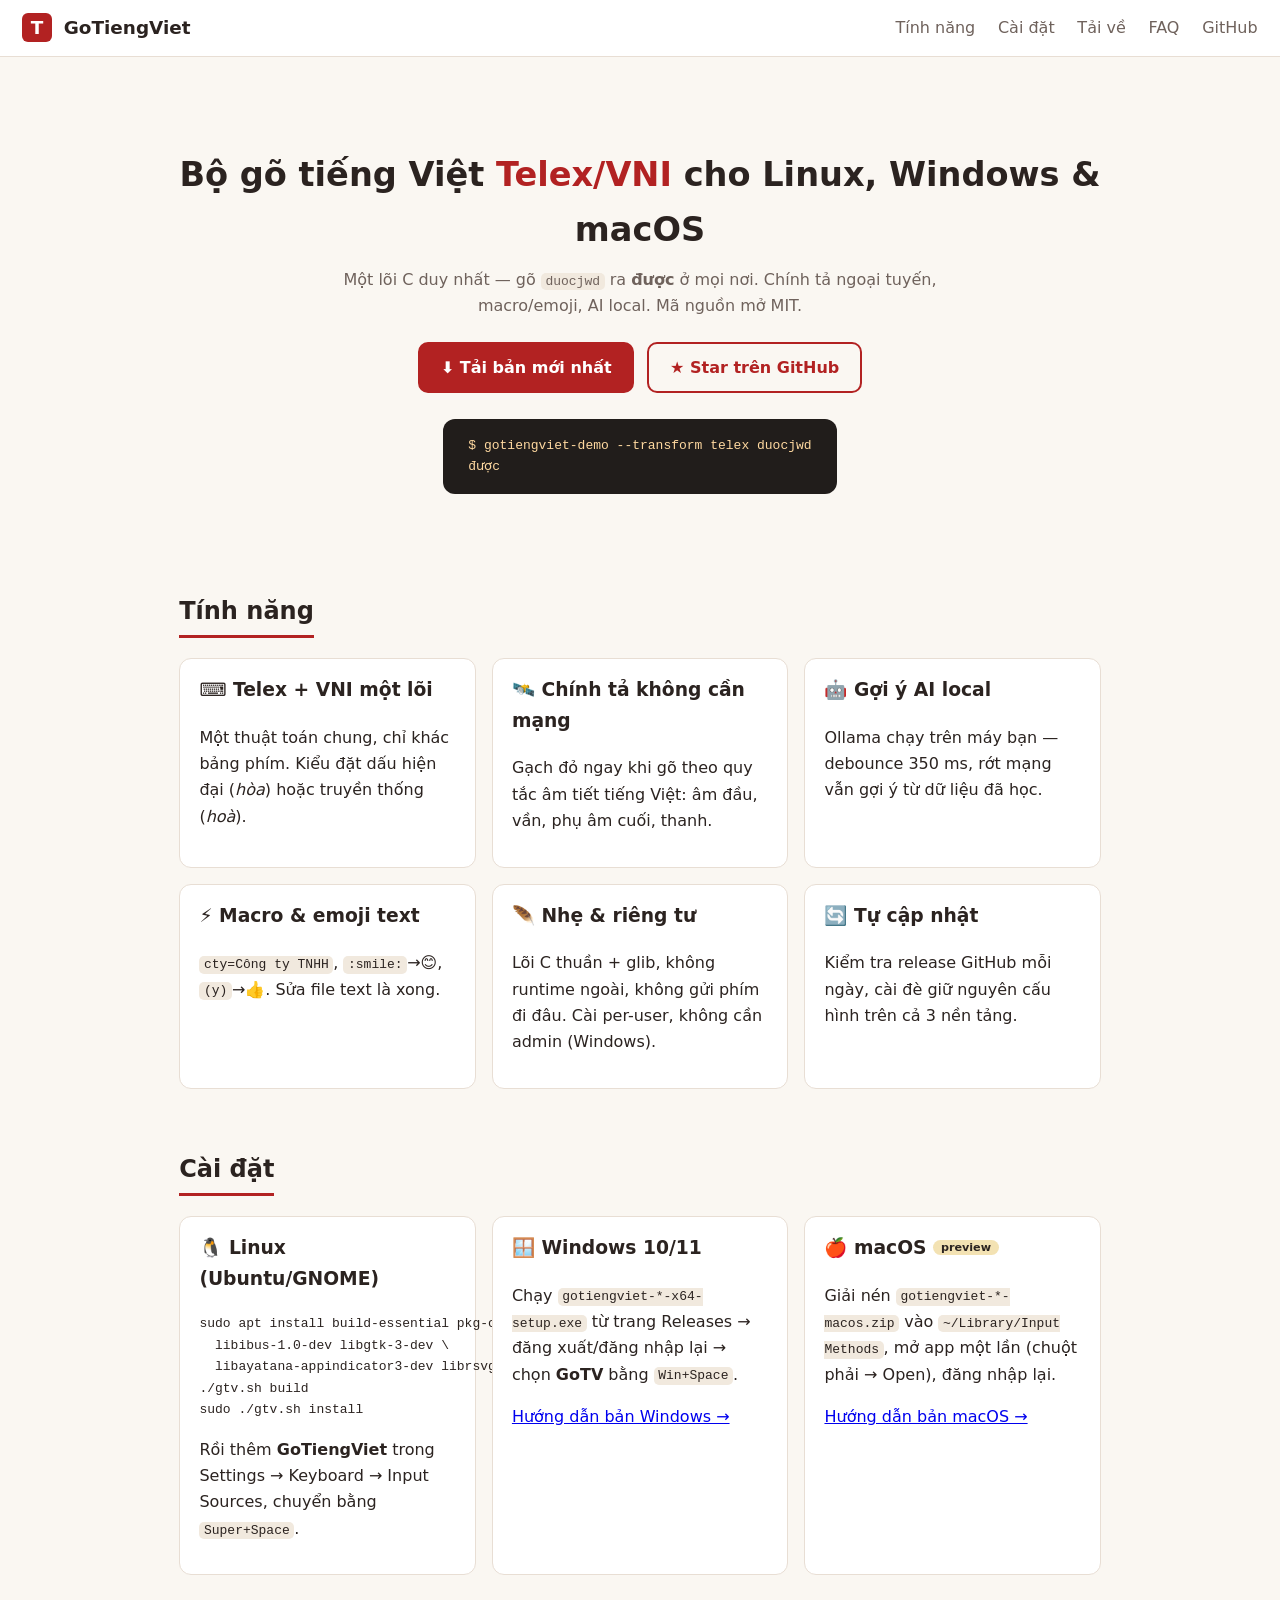
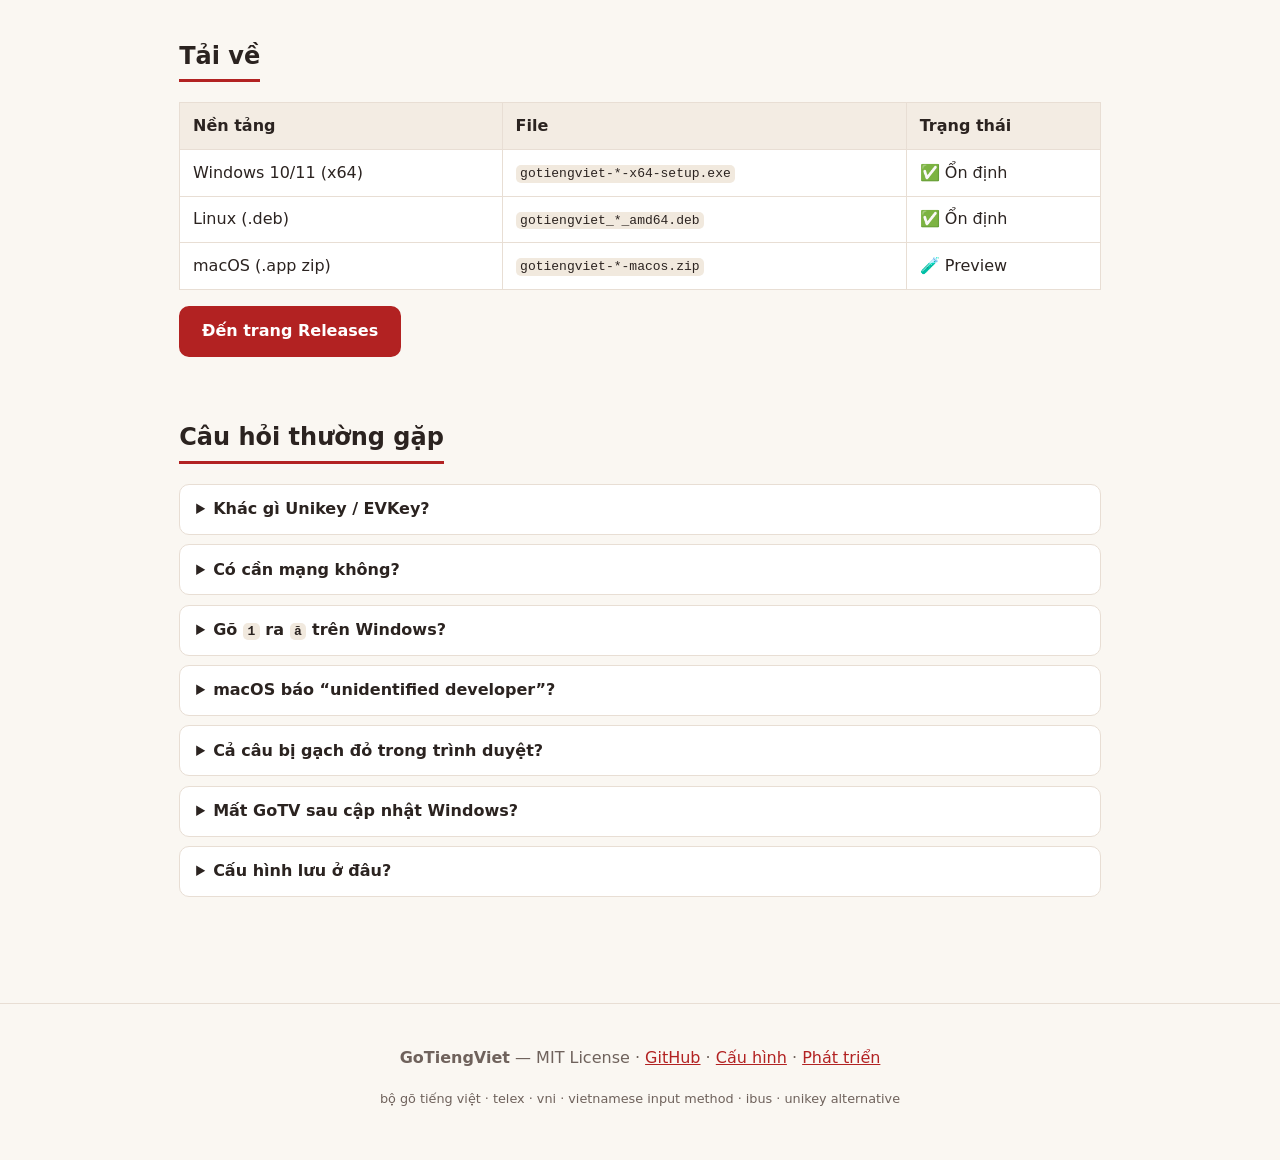
==== site/index.html @ b787d899 "feat: macro/emoji data manager, admin startup, table APIs Engine: gtv_table_{count,get,set,remove,sa" ====
<!DOCTYPE html>
<html lang="vi">
<head>
  <meta charset="UTF-8">
  <meta name="viewport" content="width=device-width, initial-scale=1.0">
  <title>GoTiengViet — Bộ gõ tiếng Việt Telex/VNI cho Linux, Windows, macOS</title>
  <meta name="description" content="GoTiengViet là bộ gõ tiếng Việt mã nguồn mở (Telex/VNI) cho Linux (IBus), Windows 10/11 (TSF) và macOS. Nhẹ, riêng tư, chính tả ngoại tuyến, gợi ý AI Ollama local.">
  <meta name="keywords" content="bộ gõ tiếng việt, go tieng viet, gotiengviet, telex, vni, vietnamese input method, vietnamese keyboard, ibus vietnamese, unikey alternative, evkey, openkey, gõ tiếng việt linux, gõ tiếng việt windows, ollama vietnamese">
  <meta name="author" content="GoTiengViet Project">
  <link rel="canonical" href="https://isthaison.github.io/gotiengviet/">
  <meta property="og:type" content="website">
  <meta property="og:site_name" content="GoTiengViet">
  <meta property="og:title" content="GoTiengViet — Bộ gõ tiếng Việt Telex/VNI cho Linux, Windows, macOS">
  <meta property="og:description" content="Một lõi C duy nhất, gõ Telex/VNI mọi nền tảng. Chính tả ngoại tuyến, macro/emoji, AI Ollama local. MIT.">
  <meta property="og:url" content="https://isthaison.github.io/gotiengviet/">
  <meta name="twitter:card" content="summary">
  <meta name="twitter:title" content="GoTiengViet — Bộ gõ tiếng Việt mã nguồn mở">
  <meta name="twitter:description" content="Telex/VNI cho Linux, Windows, macOS. Nhẹ, riêng tư, AI local.">
  <link rel="stylesheet" href="styles.css">
  <link rel="icon" href="data:image/svg+xml,<svg xmlns='http://www.w3.org/2000/svg' viewBox='0 0 16 16'><rect width='16' height='16' rx='3' fill='%23b22222'/><text x='8' y='12' font-size='10' font-weight='bold' text-anchor='middle' fill='white' font-family='sans-serif'>T</text></svg>">
  <script type="application/ld+json">
  {
    "@context": "https://schema.org",
    "@type": "SoftwareApplication",
    "name": "GoTiengViet",
    "applicationCategory": "UtilitiesApplication",
    "operatingSystem": ["Linux", "Windows 10", "Windows 11", "macOS"],
    "license": "https://opensource.org/licenses/MIT",
    "inLanguage": "vi",
    "description": "Bộ gõ tiếng Việt Telex/VNI mã nguồn mở cho Linux, Windows và macOS.",
    "downloadUrl": "https://github.com/isthaison/gotiengviet/releases/latest",
    "codeRepository": "https://github.com/isthaison/gotiengviet"
  }
  </script>
</head>
<body>
  <header class="nav">
    <a class="brand" href="./"><span class="badge">T</span> GoTiengViet</a>
    <nav>
      <a href="#tinh-nang">Tính năng</a>
      <a href="#cai-dat">Cài đặt</a>
      <a href="#tai-ve">Tải về</a>
      <a href="#faq">FAQ</a>
      <a href="https://github.com/isthaison/gotiengviet" rel="noopener">GitHub</a>
    </nav>
  </header>

  <main>
    <section class="hero">
      <h1>Bộ gõ tiếng Việt <span class="hl">Telex/VNI</span> cho Linux, Windows &amp; macOS</h1>
      <p class="tagline">Một lõi C duy nhất — gõ <code>duocjwd</code> ra <strong>được</strong> ở mọi nơi.
        Chính tả ngoại tuyến, macro/emoji, AI local. Mã nguồn mở MIT.</p>
      <div class="cta">
        <a class="btn primary" href="https://github.com/isthaison/gotiengviet/releases/latest" rel="noopener">⬇ Tải bản mới nhất</a>
        <a class="btn" href="https://github.com/isthaison/gotiengviet" rel="noopener">★ Star trên GitHub</a>
      </div>
      <pre class="demo"><code>$ gotiengviet-demo --transform telex duocjwd
được</code></pre>
    </section>

    <section id="tinh-nang">
      <h2>Tính năng</h2>
      <div class="grid">
        <article><h3>⌨️ Telex + VNI một lõi</h3><p>Một thuật toán chung, chỉ khác bảng phím. Kiểu đặt dấu hiện đại (<em>hòa</em>) hoặc truyền thống (<em>hoà</em>).</p></article>
        <article><h3>🛰️ Chính tả không cần mạng</h3><p>Gạch đỏ ngay khi gõ theo quy tắc âm tiết tiếng Việt: âm đầu, vần, phụ âm cuối, thanh.</p></article>
        <article><h3>🤖 Gợi ý AI local</h3><p>Ollama chạy trên máy bạn — debounce 350&nbsp;ms, rớt mạng vẫn gợi ý từ dữ liệu đã học.</p></article>
        <article><h3>⚡ Macro &amp; emoji text</h3><p><code>cty=Công ty TNHH</code>, <code>:smile:</code>→😊, <code>(y)</code>→👍. Sửa file text là xong.</p></article>
        <article><h3>🪶 Nhẹ &amp; riêng tư</h3><p>Lõi C thuần + glib, không runtime ngoài, không gửi phím đi đâu. Cài per-user, không cần admin (Windows).</p></article>
        <article><h3>🔄 Tự cập nhật</h3><p>Kiểm tra release GitHub mỗi ngày, cài đè giữ nguyên cấu hình trên cả 3 nền tảng.</p></article>
      </div>
    </section>

    <section id="cai-dat">
      <h2>Cài đặt</h2>
      <div class="grid">
        <article>
          <h3>🐧 Linux (Ubuntu/GNOME)</h3>
          <pre><code>sudo apt install build-essential pkg-config \
  libibus-1.0-dev libgtk-3-dev \
  libayatana-appindicator3-dev librsvg2-bin
./gtv.sh build
sudo ./gtv.sh install</code></pre>
          <p>Rồi thêm <strong>GoTiengViet</strong> trong Settings → Keyboard → Input Sources, chuyển bằng <code>Super+Space</code>.</p>
        </article>
        <article>
          <h3>🪟 Windows 10/11</h3>
          <p>Chạy <code>gotiengviet-*-x64-setup.exe</code> từ trang Releases → đăng xuất/đăng nhập lại → chọn <strong>GoTV</strong> bằng <code>Win+Space</code>.</p>
          <p><a href="https://github.com/isthaison/gotiengviet/blob/main/docs/windows.md" rel="noopener">Hướng dẫn bản Windows →</a></p>
        </article>
        <article>
          <h3>🍎 macOS <span class="pill">preview</span></h3>
          <p>Giải nén <code>gotiengviet-*-macos.zip</code> vào <code>~/Library/Input Methods</code>, mở app một lần (chuột phải → Open), đăng nhập lại.</p>
          <p><a href="https://github.com/isthaison/gotiengviet/blob/main/docs/macos.md" rel="noopener">Hướng dẫn bản macOS →</a></p>
        </article>
      </div>
    </section>

    <section id="tai-ve">
      <h2>Tải về</h2>
      <table>
        <thead><tr><th>Nền tảng</th><th>File</th><th>Trạng thái</th></tr></thead>
        <tbody>
          <tr><td>Windows 10/11 (x64)</td><td><code>gotiengviet-*-x64-setup.exe</code></td><td>✅ Ổn định</td></tr>
          <tr><td>Linux (.deb)</td><td><code>gotiengviet_*_amd64.deb</code></td><td>✅ Ổn định</td></tr>
          <tr><td>macOS (.app zip)</td><td><code>gotiengviet-*-macos.zip</code></td><td>🧪 Preview</td></tr>
        </tbody>
      </table>
      <p><a class="btn primary" href="https://github.com/isthaison/gotiengviet/releases/latest" rel="noopener">Đến trang Releases</a></p>
    </section>

    <section id="faq">
      <h2>Câu hỏi thường gặp</h2>
      <details><summary>Khác gì Unikey / EVKey?</summary><p>GoTiengViet dùng một lõi C chung cho cả 3 OS, có gạch đỏ chính tả khi gõ và gợi ý AI local (Ollama) — những thứ Unikey/EVKey không có. Unikey vẫn gọn nhẹ nếu bạn chỉ cần gõ cơ bản trên Windows.</p></details>
      <details><summary>Có cần mạng không?</summary><p>Không. Gõ, chính tả, macro/emoji đều ngoại tuyến. Chỉ gợi ý AI online mới cần Ollama (chạy local) và chỉ khi bạn bật.</p></details>
      <details><summary>Gõ <code>1</code> ra <code>ă</code> trên Windows?</summary><p>Đó là layout VIE của Windows đặt chữ Việt ở hàng số. GoTiengViet đã ép dịch phím qua layout US nên gõ <code>1</code> ra <code>1</code> đúng. Nếu còn bị: kiểm tra đang dùng bàn phím <strong>GoTV</strong> (không phải Vietnamese Telex của Microsoft) và cập nhật bản mới nhất.</p></details>
      <details><summary>macOS báo “unidentified developer”?</summary><p>Bản preview chưa ký số Apple. Chuột phải vào app → Open để chấp nhận một lần. Bản ổn định sẽ được ký + notarize.</p></details>
      <details><summary>Cả câu bị gạch đỏ trong trình duyệt?</summary><p>Không phải GoTiengViet (bộ gõ không vẽ gạch đỏ). Đó là spellchecker tiếng Anh của trình duyệt hoặc Windows gặp chữ Việt — tắt spellcheck ở ô nhập đó hoặc thêm tiếng Việt vào trình duyệt là hết.</p></details>
      <details><summary>Mất GoTV sau cập nhật Windows?</summary><p>Đăng xuất/đăng nhập lại; nếu chưa thấy: Settings → Time &amp; Language → Language → Options → Add a keyboard → GoTiengViet.</p></details>
      <details><summary>Cấu hình lưu ở đâu?</summary><p>Linux/macOS: <code>~/.config/gotiengviet/</code> — Windows: <code>%APPDATA%\gotiengviet\</code>. Macro/emoji/từ điển học đều là file text, sửa tay được. <a href="https://github.com/isthaison/gotiengviet/blob/main/docs/config.md" rel="noopener">Chi tiết →</a></p></details>
    </section>
  </main>

  <footer>
    <p><strong>GoTiengViet</strong> — MIT License ·
      <a href="https://github.com/isthaison/gotiengviet" rel="noopener">GitHub</a> ·
      <a href="https://github.com/isthaison/gotiengviet/blob/main/docs/config.md" rel="noopener">Cấu hình</a> ·
      <a href="https://github.com/isthaison/gotiengviet/blob/main/docs/dev.md" rel="noopener">Phát triển</a></p>
    <p class="kw">bộ gõ tiếng việt · telex · vni · vietnamese input method · ibus · unikey alternative</p>
  </footer>
</body>
</html>
---- site/styles.css ----
:root {
  --red: #b22222;
  --bg: #faf7f2;
  --ink: #2b2320;
  --muted: #6f625c;
  --card: #ffffff;
  --line: #e8ded4;
}
* { box-sizing: border-box; }
body {
  margin: 0;
  background: var(--bg);
  color: var(--ink);
  font-family: "Segoe UI", system-ui, -apple-system, Roboto, "Helvetica Neue", Arial, sans-serif;
  line-height: 1.65;
}
.nav {
  display: flex;
  justify-content: space-between;
  align-items: center;
  padding: 0.8rem 1.4rem;
  border-bottom: 1px solid var(--line);
  background: var(--card);
  position: sticky;
  top: 0;
}
.brand { font-weight: 800; font-size: 1.15rem; color: var(--ink); text-decoration: none; }
.badge {
  display: inline-block;
  background: var(--red);
  color: #fff;
  width: 1.6em;
  height: 1.6em;
  line-height: 1.6em;
  text-align: center;
  border-radius: 6px;
  margin-right: 0.3em;
}
.nav nav a { margin-left: 1.1rem; color: var(--muted); text-decoration: none; }
.nav nav a:hover { color: var(--red); }
main { max-width: 960px; margin: 0 auto; padding: 0 1.2rem 3rem; }
.hero { text-align: center; padding: 3rem 0 1.5rem; }
.hero h1 { font-size: 2.1rem; margin: 0 0 0.6rem; }
.hl { color: var(--red); }
.tagline { color: var(--muted); max-width: 640px; margin: 0 auto 1.4rem; }
.cta { display: flex; gap: 0.8rem; justify-content: center; flex-wrap: wrap; }
.btn {
  display: inline-block;
  padding: 0.65rem 1.3rem;
  border: 2px solid var(--red);
  border-radius: 10px;
  color: var(--red);
  text-decoration: none;
  font-weight: 700;
}
.btn.primary { background: var(--red); color: #fff; }
.btn:hover { filter: brightness(0.94); }
pre.demo {
  display: inline-block;
  text-align: left;
  background: #211d1b;
  color: #ffd9a0;
  padding: 1rem 1.6rem;
  border-radius: 12px;
  margin-top: 1.6rem;
}
section { margin-top: 2.6rem; }
h2 { border-bottom: 3px solid var(--red); display: inline-block; padding-bottom: 0.2rem; }
.grid {
  display: grid;
  grid-template-columns: repeat(auto-fit, minmax(270px, 1fr));
  gap: 1rem;
}
.grid article {
  background: var(--card);
  border: 1px solid var(--line);
  border-radius: 12px;
  padding: 1rem 1.2rem;
}
.grid h3 { margin-top: 0; }
.pill {
  font-size: 0.7rem;
  background: #f3e2b3;
  border-radius: 20px;
  padding: 0.1em 0.7em;
  vertical-align: middle;
}
table { border-collapse: collapse; width: 100%; background: var(--card); }
th, td { border: 1px solid var(--line); padding: 0.6rem 0.8rem; text-align: left; }
th { background: #f3ece3; }
details {
  background: var(--card);
  border: 1px solid var(--line);
  border-radius: 10px;
  padding: 0.7rem 1rem;
  margin-bottom: 0.6rem;
}
summary { cursor: pointer; font-weight: 700; }
footer {
  text-align: center;
  color: var(--muted);
  border-top: 1px solid var(--line);
  padding: 1.6rem 1rem 2.4rem;
  margin-top: 3rem;
}
footer a { color: var(--red); }
.kw { font-size: 0.8rem; }
code { background: #f1e9de; padding: 0.1em 0.35em; border-radius: 5px; }
pre code { background: none; padding: 0; }
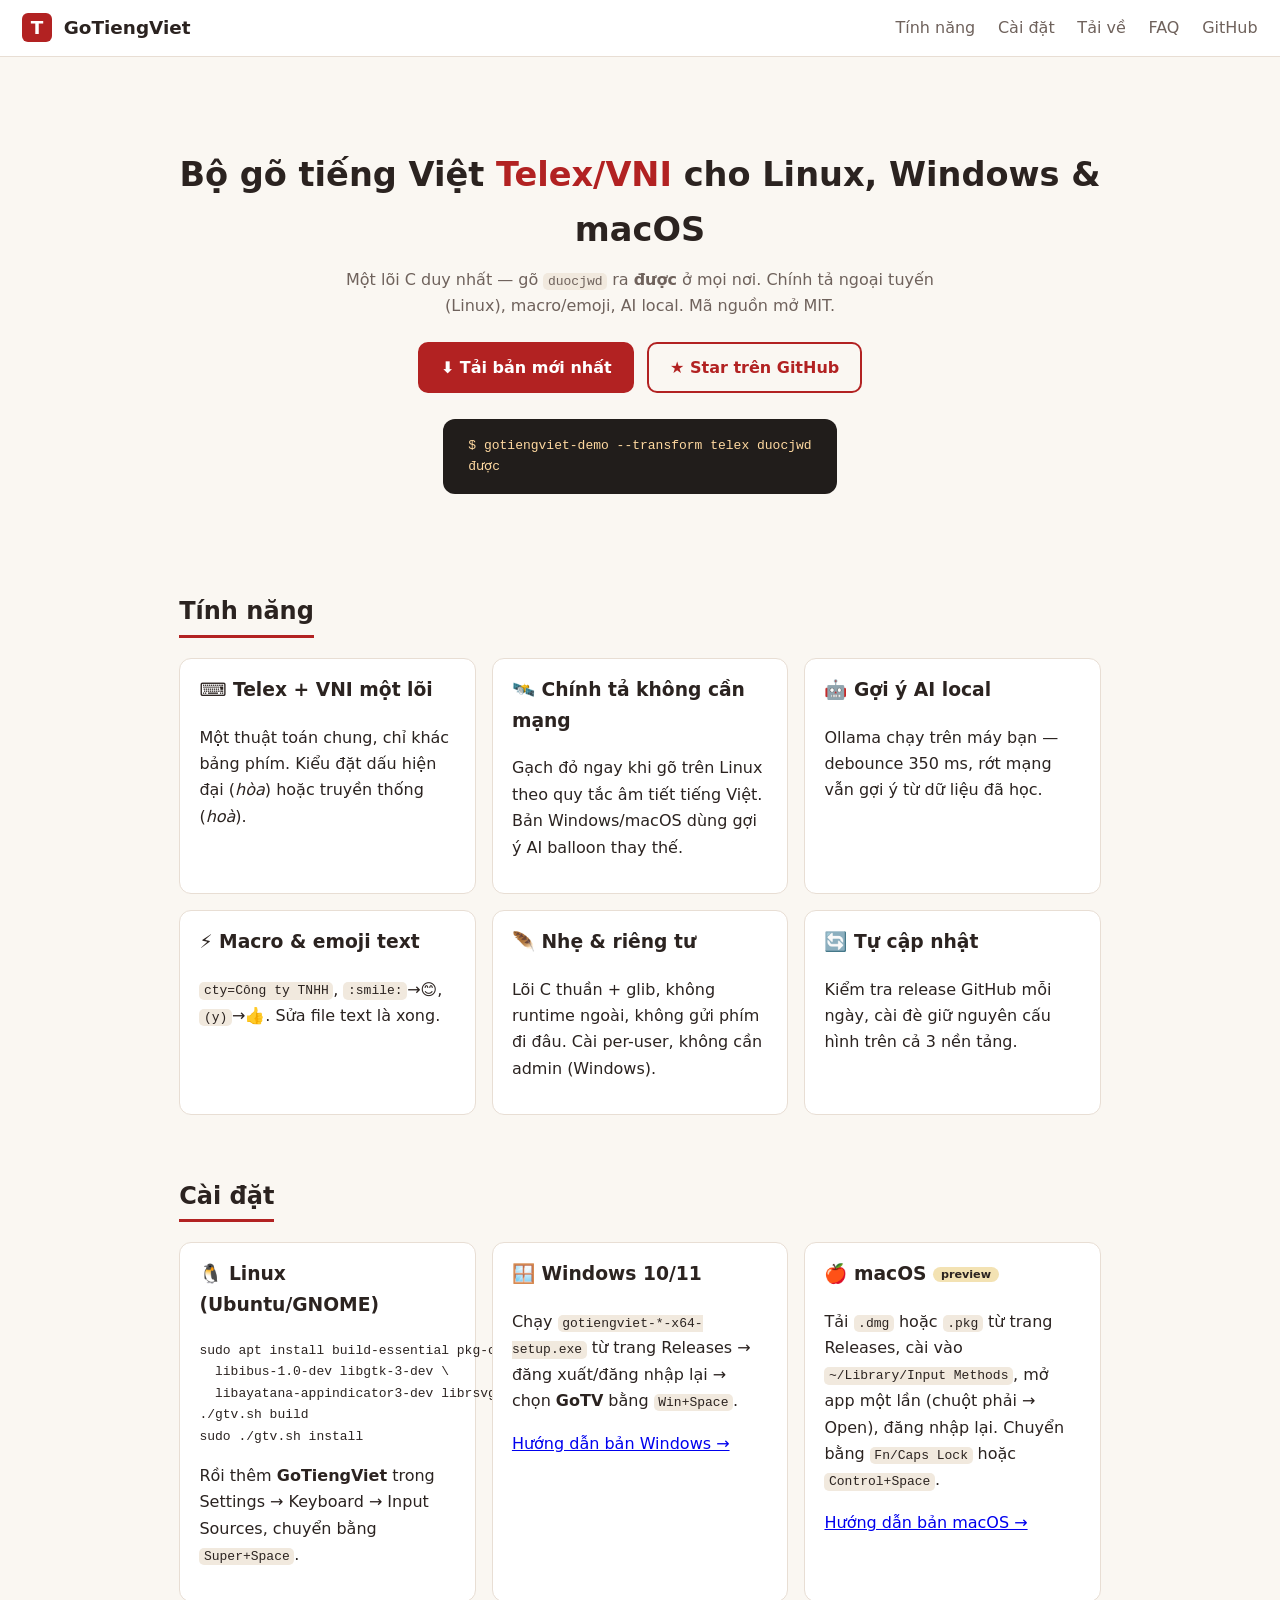
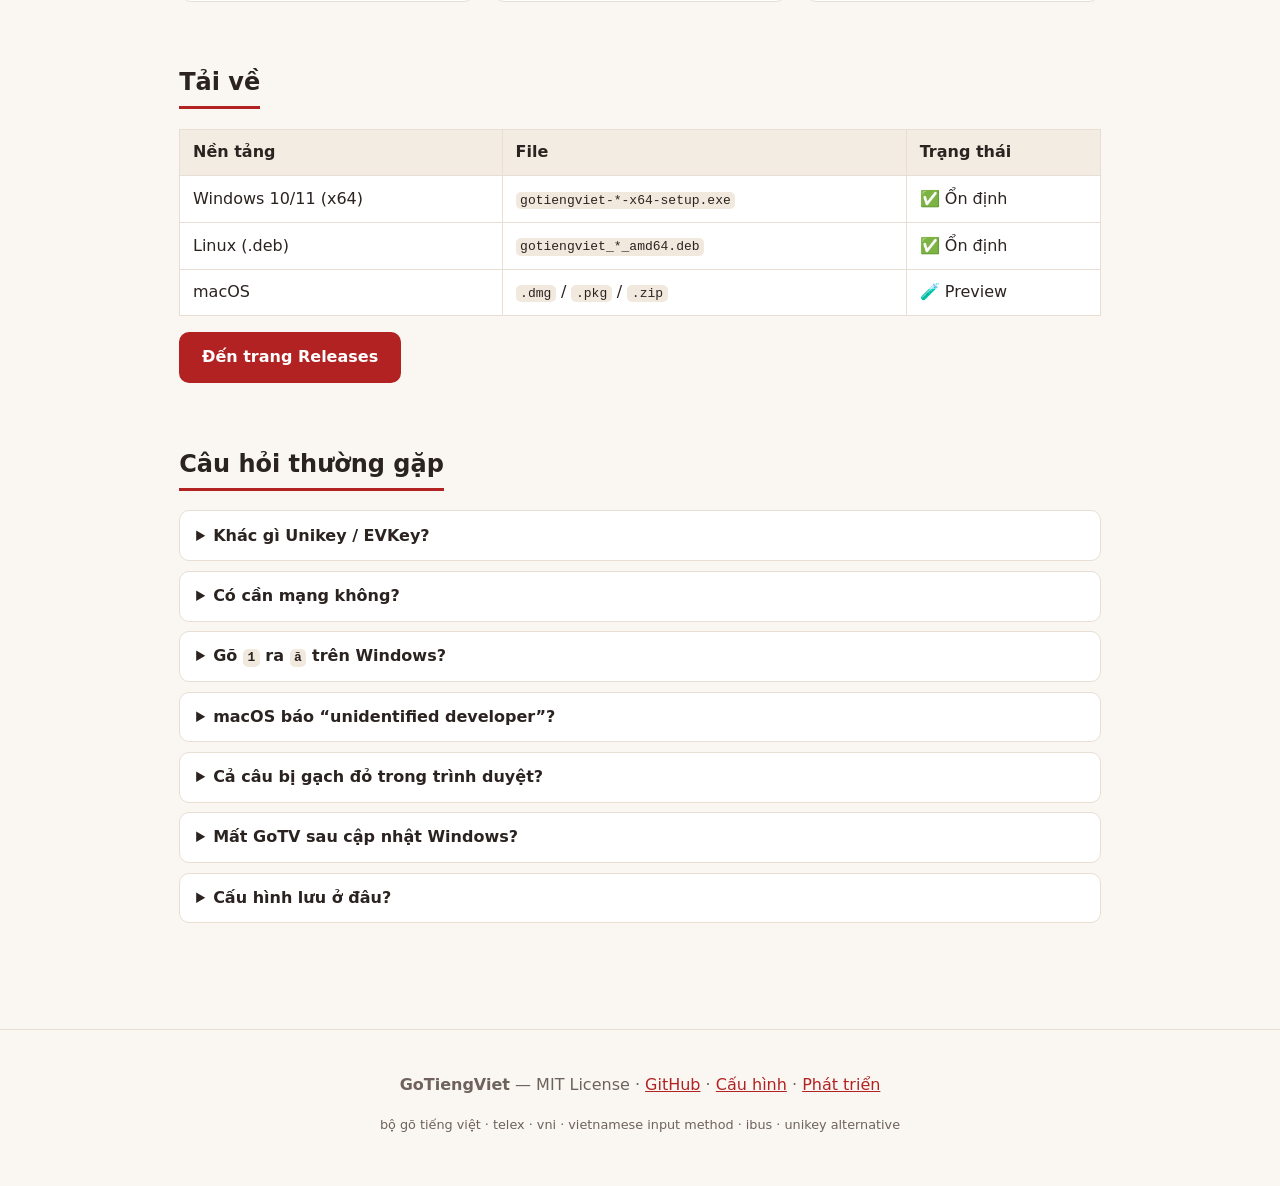
==== commit 86bd6073: "chore(release): bump version to 0.8.4 Changes: - fix(docs): correct platform-specific claims in READ" ====
--- a/site/index.html
+++ b/site/index.html
@@ -4,14 +4,14 @@
   <meta charset="UTF-8">
   <meta name="viewport" content="width=device-width, initial-scale=1.0">
   <title>GoTiengViet — Bộ gõ tiếng Việt Telex/VNI cho Linux, Windows, macOS</title>
-  <meta name="description" content="GoTiengViet là bộ gõ tiếng Việt mã nguồn mở (Telex/VNI) cho Linux (IBus), Windows 10/11 (TSF) và macOS. Nhẹ, riêng tư, chính tả ngoại tuyến, gợi ý AI Ollama local.">
-  <meta name="keywords" content="bộ gõ tiếng việt, go tieng viet, gotiengviet, telex, vni, vietnamese input method, vietnamese keyboard, ibus vietnamese, unikey alternative, evkey, openkey, gõ tiếng việt linux, gõ tiếng việt windows, ollama vietnamese">
+  <meta name="description" content="GoTiengViet là bộ gõ tiếng Việt mã nguồn mở (Telex/VNI) cho Linux (IBus), Windows 10/11 (TSF) và macOS (InputMethodKit). Nhẹ, riêng tư, chính tả ngoại tuyến (Linux), gợi ý AI Ollama local.">
+  <meta name="keywords" content="bộ gõ tiếng việt, go tieng viet, gotiengviet, telex, vni, vietnamese input method, vietnamese keyboard, ibus vietnamese, tsf vietnamese, inputmethodkit, unikey alternative, evkey, openkey, gõ tiếng việt linux, gõ tiếng việt windows, gõ tiếng việt macos, ollama vietnamese">
   <meta name="author" content="GoTiengViet Project">
   <link rel="canonical" href="https://isthaison.github.io/gotiengviet/">
   <meta property="og:type" content="website">
   <meta property="og:site_name" content="GoTiengViet">
   <meta property="og:title" content="GoTiengViet — Bộ gõ tiếng Việt Telex/VNI cho Linux, Windows, macOS">
-  <meta property="og:description" content="Một lõi C duy nhất, gõ Telex/VNI mọi nền tảng. Chính tả ngoại tuyến, macro/emoji, AI Ollama local. MIT.">
+  <meta property="og:description" content="Một lõi C duy nhất, gõ Telex/VNI mọi nền tảng. Chính tả ngoại tuyến (Linux), macro/emoji, AI Ollama local. MIT.">
   <meta property="og:url" content="https://isthaison.github.io/gotiengviet/">
   <meta name="twitter:card" content="summary">
   <meta name="twitter:title" content="GoTiengViet — Bộ gõ tiếng Việt mã nguồn mở">
@@ -49,7 +49,7 @@
     <section class="hero">
       <h1>Bộ gõ tiếng Việt <span class="hl">Telex/VNI</span> cho Linux, Windows &amp; macOS</h1>
       <p class="tagline">Một lõi C duy nhất — gõ <code>duocjwd</code> ra <strong>được</strong> ở mọi nơi.
-        Chính tả ngoại tuyến, macro/emoji, AI local. Mã nguồn mở MIT.</p>
+        Chính tả ngoại tuyến (Linux), macro/emoji, AI local. Mã nguồn mở MIT.</p>
       <div class="cta">
         <a class="btn primary" href="https://github.com/isthaison/gotiengviet/releases/latest" rel="noopener">⬇ Tải bản mới nhất</a>
         <a class="btn" href="https://github.com/isthaison/gotiengviet" rel="noopener">★ Star trên GitHub</a>
@@ -62,7 +62,7 @@
       <h2>Tính năng</h2>
       <div class="grid">
         <article><h3>⌨️ Telex + VNI một lõi</h3><p>Một thuật toán chung, chỉ khác bảng phím. Kiểu đặt dấu hiện đại (<em>hòa</em>) hoặc truyền thống (<em>hoà</em>).</p></article>
-        <article><h3>🛰️ Chính tả không cần mạng</h3><p>Gạch đỏ ngay khi gõ theo quy tắc âm tiết tiếng Việt: âm đầu, vần, phụ âm cuối, thanh.</p></article>
+        <article><h3>🛰️ Chính tả không cần mạng</h3><p>Gạch đỏ ngay khi gõ trên Linux theo quy tắc âm tiết tiếng Việt. Bản Windows/macOS dùng gợi ý AI balloon thay thế.</p></article>
         <article><h3>🤖 Gợi ý AI local</h3><p>Ollama chạy trên máy bạn — debounce 350&nbsp;ms, rớt mạng vẫn gợi ý từ dữ liệu đã học.</p></article>
         <article><h3>⚡ Macro &amp; emoji text</h3><p><code>cty=Công ty TNHH</code>, <code>:smile:</code>→😊, <code>(y)</code>→👍. Sửa file text là xong.</p></article>
         <article><h3>🪶 Nhẹ &amp; riêng tư</h3><p>Lõi C thuần + glib, không runtime ngoài, không gửi phím đi đâu. Cài per-user, không cần admin (Windows).</p></article>
@@ -89,7 +89,7 @@
         </article>
         <article>
           <h3>🍎 macOS <span class="pill">preview</span></h3>
-          <p>Giải nén <code>gotiengviet-*-macos.zip</code> vào <code>~/Library/Input Methods</code>, mở app một lần (chuột phải → Open), đăng nhập lại.</p>
+          <p>Tải <code>.dmg</code> hoặc <code>.pkg</code> từ trang Releases, cài vào <code>~/Library/Input Methods</code>, mở app một lần (chuột phải → Open), đăng nhập lại. Chuyển bằng <code>Fn/Caps Lock</code> hoặc <code>Control+Space</code>.</p>
           <p><a href="https://github.com/isthaison/gotiengviet/blob/main/docs/macos.md" rel="noopener">Hướng dẫn bản macOS →</a></p>
         </article>
       </div>
@@ -102,7 +102,7 @@
         <tbody>
           <tr><td>Windows 10/11 (x64)</td><td><code>gotiengviet-*-x64-setup.exe</code></td><td>✅ Ổn định</td></tr>
           <tr><td>Linux (.deb)</td><td><code>gotiengviet_*_amd64.deb</code></td><td>✅ Ổn định</td></tr>
-          <tr><td>macOS (.app zip)</td><td><code>gotiengviet-*-macos.zip</code></td><td>🧪 Preview</td></tr>
+          <tr><td>macOS</td><td><code>.dmg</code> / <code>.pkg</code> / <code>.zip</code></td><td>🧪 Preview</td></tr>
         </tbody>
       </table>
       <p><a class="btn primary" href="https://github.com/isthaison/gotiengviet/releases/latest" rel="noopener">Đến trang Releases</a></p>
@@ -110,7 +110,7 @@
 
     <section id="faq">
       <h2>Câu hỏi thường gặp</h2>
-      <details><summary>Khác gì Unikey / EVKey?</summary><p>GoTiengViet dùng một lõi C chung cho cả 3 OS, có gạch đỏ chính tả khi gõ và gợi ý AI local (Ollama) — những thứ Unikey/EVKey không có. Unikey vẫn gọn nhẹ nếu bạn chỉ cần gõ cơ bản trên Windows.</p></details>
+      <details><summary>Khác gì Unikey / EVKey?</summary><p>GoTiengViet dùng một lõi C chung cho cả 3 OS, có chính tả khi gõ (gạch đỏ trên Linux, AI balloon trên Windows/macOS) và gợi ý AI local (Ollama) — những thứ Unikey/EVKey không có. Unikey vẫn gọn nhẹ nếu bạn chỉ cần gõ cơ bản trên Windows.</p></details>
       <details><summary>Có cần mạng không?</summary><p>Không. Gõ, chính tả, macro/emoji đều ngoại tuyến. Chỉ gợi ý AI online mới cần Ollama (chạy local) và chỉ khi bạn bật.</p></details>
       <details><summary>Gõ <code>1</code> ra <code>ă</code> trên Windows?</summary><p>Đó là layout VIE của Windows đặt chữ Việt ở hàng số. GoTiengViet đã ép dịch phím qua layout US nên gõ <code>1</code> ra <code>1</code> đúng. Nếu còn bị: kiểm tra đang dùng bàn phím <strong>GoTV</strong> (không phải Vietnamese Telex của Microsoft) và cập nhật bản mới nhất.</p></details>
       <details><summary>macOS báo “unidentified developer”?</summary><p>Bản preview chưa ký số Apple. Chuột phải vào app → Open để chấp nhận một lần. Bản ổn định sẽ được ký + notarize.</p></details>
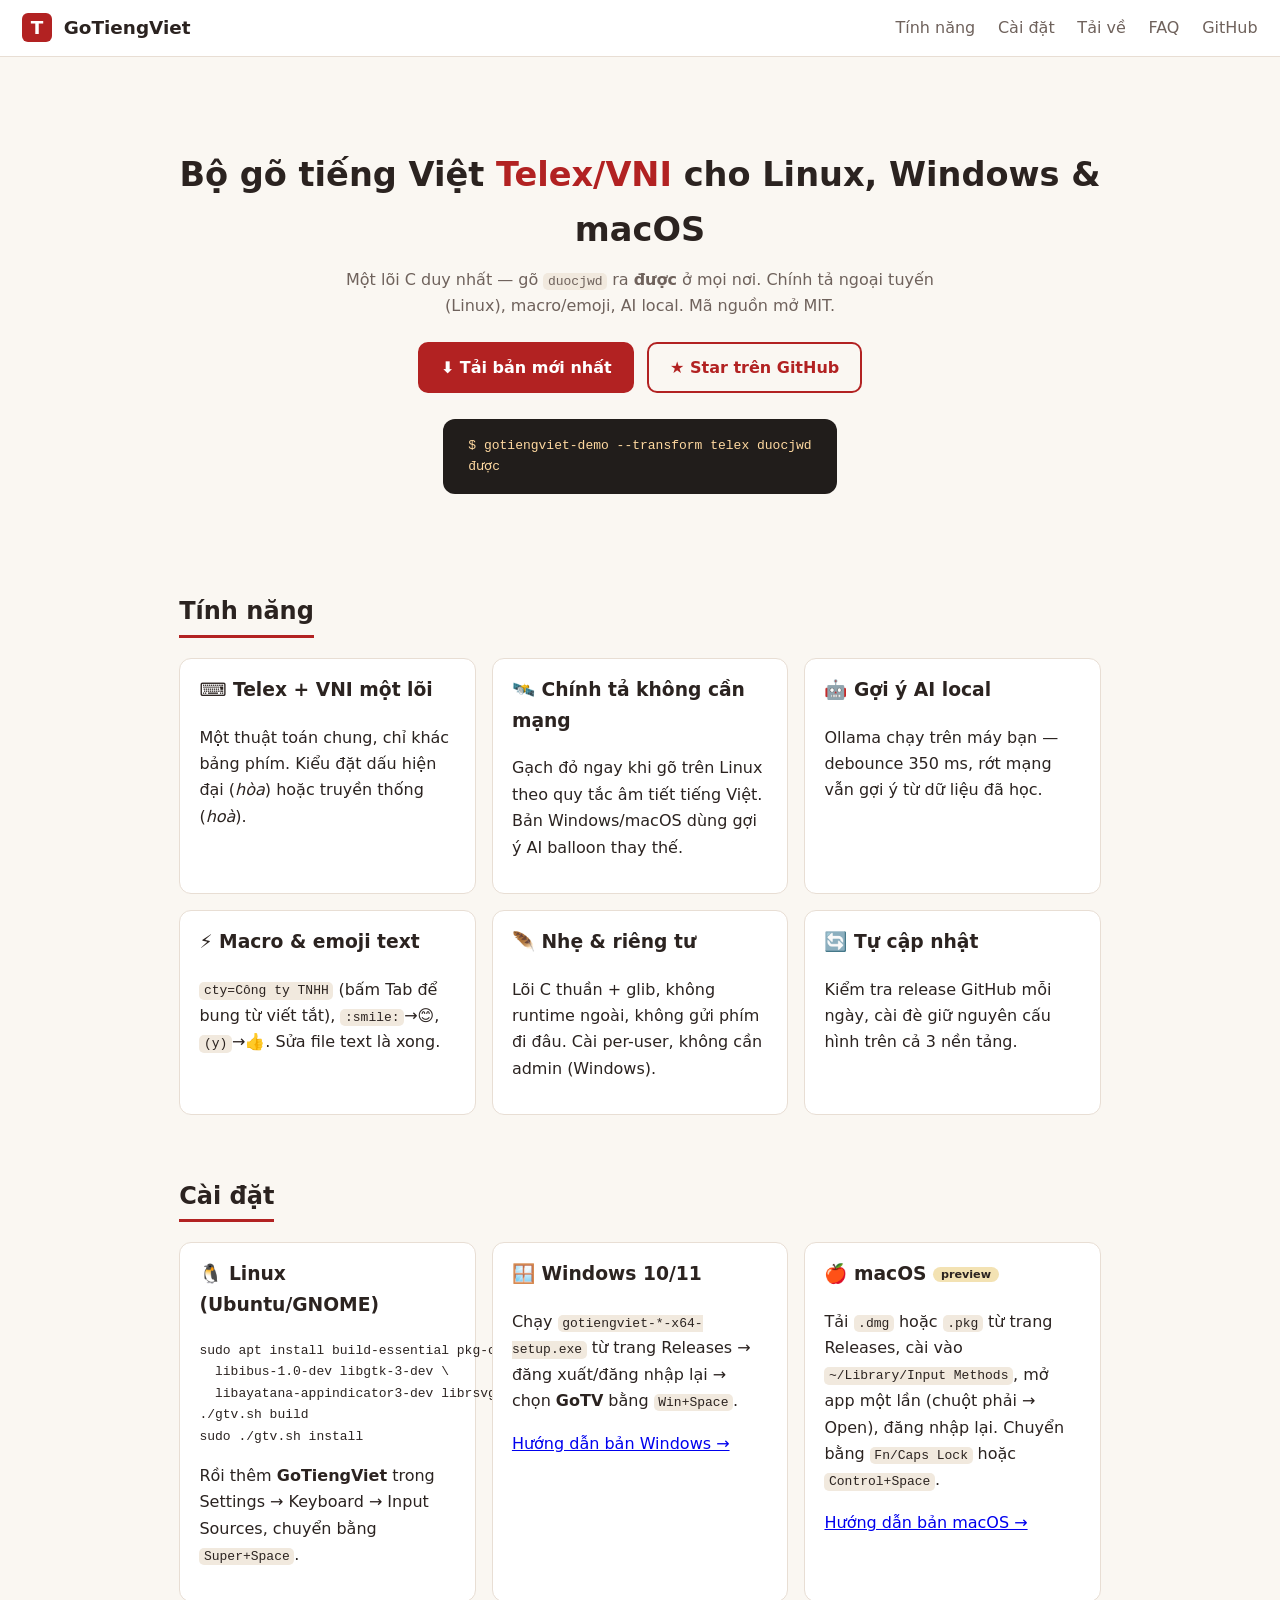
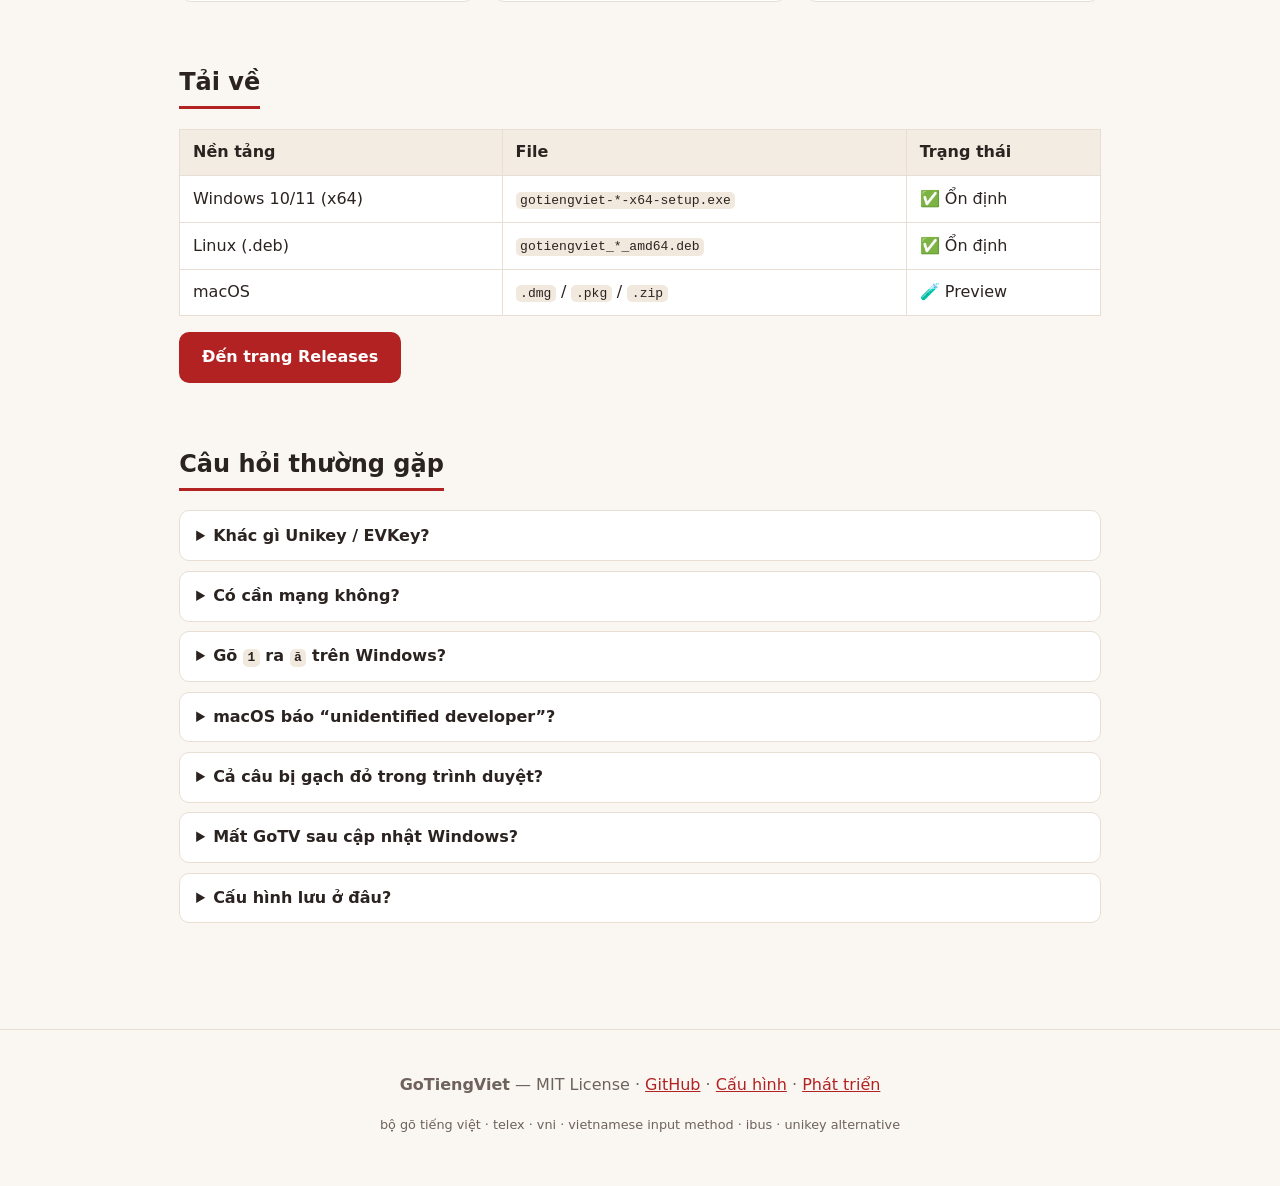
==== commit 8362cfcc: "feat(macro): use Tab key to trigger macro expansion instead of automatic on space" ====
--- a/site/index.html
+++ b/site/index.html
@@ -64,7 +64,7 @@
         <article><h3>⌨️ Telex + VNI một lõi</h3><p>Một thuật toán chung, chỉ khác bảng phím. Kiểu đặt dấu hiện đại (<em>hòa</em>) hoặc truyền thống (<em>hoà</em>).</p></article>
         <article><h3>🛰️ Chính tả không cần mạng</h3><p>Gạch đỏ ngay khi gõ trên Linux theo quy tắc âm tiết tiếng Việt. Bản Windows/macOS dùng gợi ý AI balloon thay thế.</p></article>
         <article><h3>🤖 Gợi ý AI local</h3><p>Ollama chạy trên máy bạn — debounce 350&nbsp;ms, rớt mạng vẫn gợi ý từ dữ liệu đã học.</p></article>
-        <article><h3>⚡ Macro &amp; emoji text</h3><p><code>cty=Công ty TNHH</code>, <code>:smile:</code>→😊, <code>(y)</code>→👍. Sửa file text là xong.</p></article>
+        <article><h3>⚡ Macro &amp; emoji text</h3><p><code>cty=Công ty TNHH</code> (bấm Tab để bung từ viết tắt), <code>:smile:</code>→😊, <code>(y)</code>→👍. Sửa file text là xong.</p></article>
         <article><h3>🪶 Nhẹ &amp; riêng tư</h3><p>Lõi C thuần + glib, không runtime ngoài, không gửi phím đi đâu. Cài per-user, không cần admin (Windows).</p></article>
         <article><h3>🔄 Tự cập nhật</h3><p>Kiểm tra release GitHub mỗi ngày, cài đè giữ nguyên cấu hình trên cả 3 nền tảng.</p></article>
       </div>
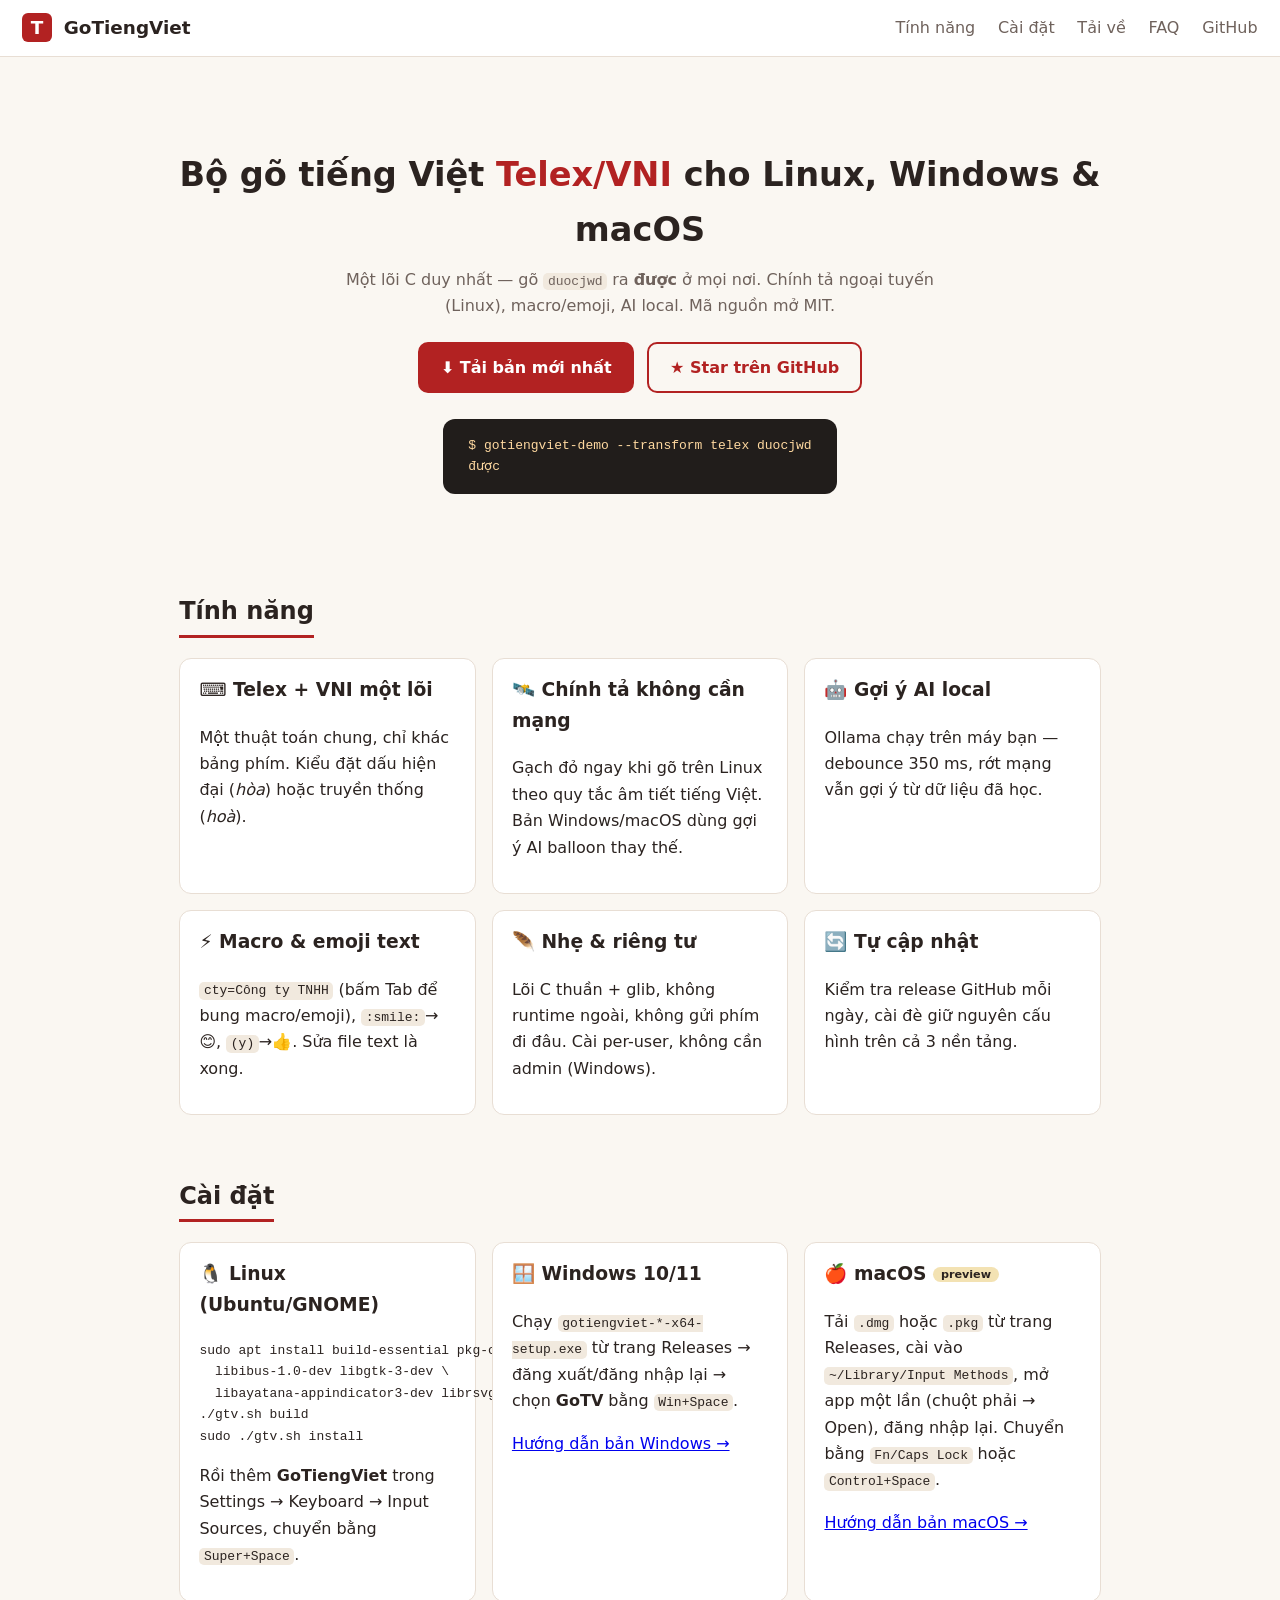
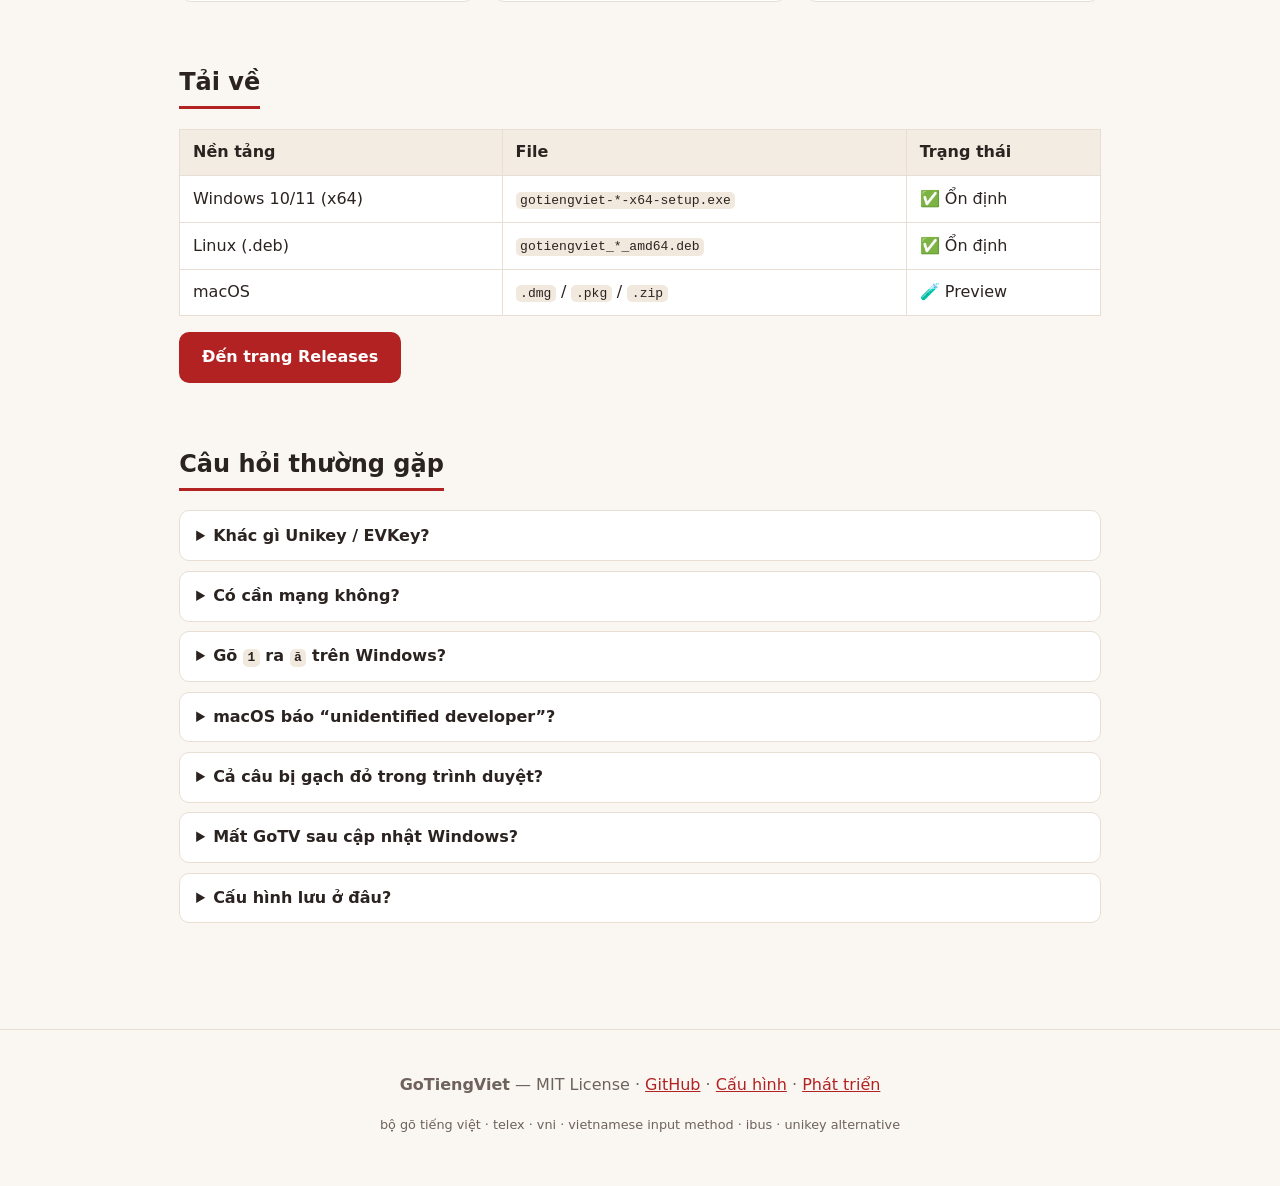
==== commit b8503617: "chore(release): prepare v0.8.16" ====
--- a/site/index.html
+++ b/site/index.html
@@ -64,7 +64,7 @@
         <article><h3>⌨️ Telex + VNI một lõi</h3><p>Một thuật toán chung, chỉ khác bảng phím. Kiểu đặt dấu hiện đại (<em>hòa</em>) hoặc truyền thống (<em>hoà</em>).</p></article>
         <article><h3>🛰️ Chính tả không cần mạng</h3><p>Gạch đỏ ngay khi gõ trên Linux theo quy tắc âm tiết tiếng Việt. Bản Windows/macOS dùng gợi ý AI balloon thay thế.</p></article>
         <article><h3>🤖 Gợi ý AI local</h3><p>Ollama chạy trên máy bạn — debounce 350&nbsp;ms, rớt mạng vẫn gợi ý từ dữ liệu đã học.</p></article>
-        <article><h3>⚡ Macro &amp; emoji text</h3><p><code>cty=Công ty TNHH</code> (bấm Tab để bung từ viết tắt), <code>:smile:</code>→😊, <code>(y)</code>→👍. Sửa file text là xong.</p></article>
+        <article><h3>⚡ Macro &amp; emoji text</h3><p><code>cty=Công ty TNHH</code> (bấm Tab để bung macro/emoji), <code>:smile:</code>→😊, <code>(y)</code>→👍. Sửa file text là xong.</p></article>
         <article><h3>🪶 Nhẹ &amp; riêng tư</h3><p>Lõi C thuần + glib, không runtime ngoài, không gửi phím đi đâu. Cài per-user, không cần admin (Windows).</p></article>
         <article><h3>🔄 Tự cập nhật</h3><p>Kiểm tra release GitHub mỗi ngày, cài đè giữ nguyên cấu hình trên cả 3 nền tảng.</p></article>
       </div>
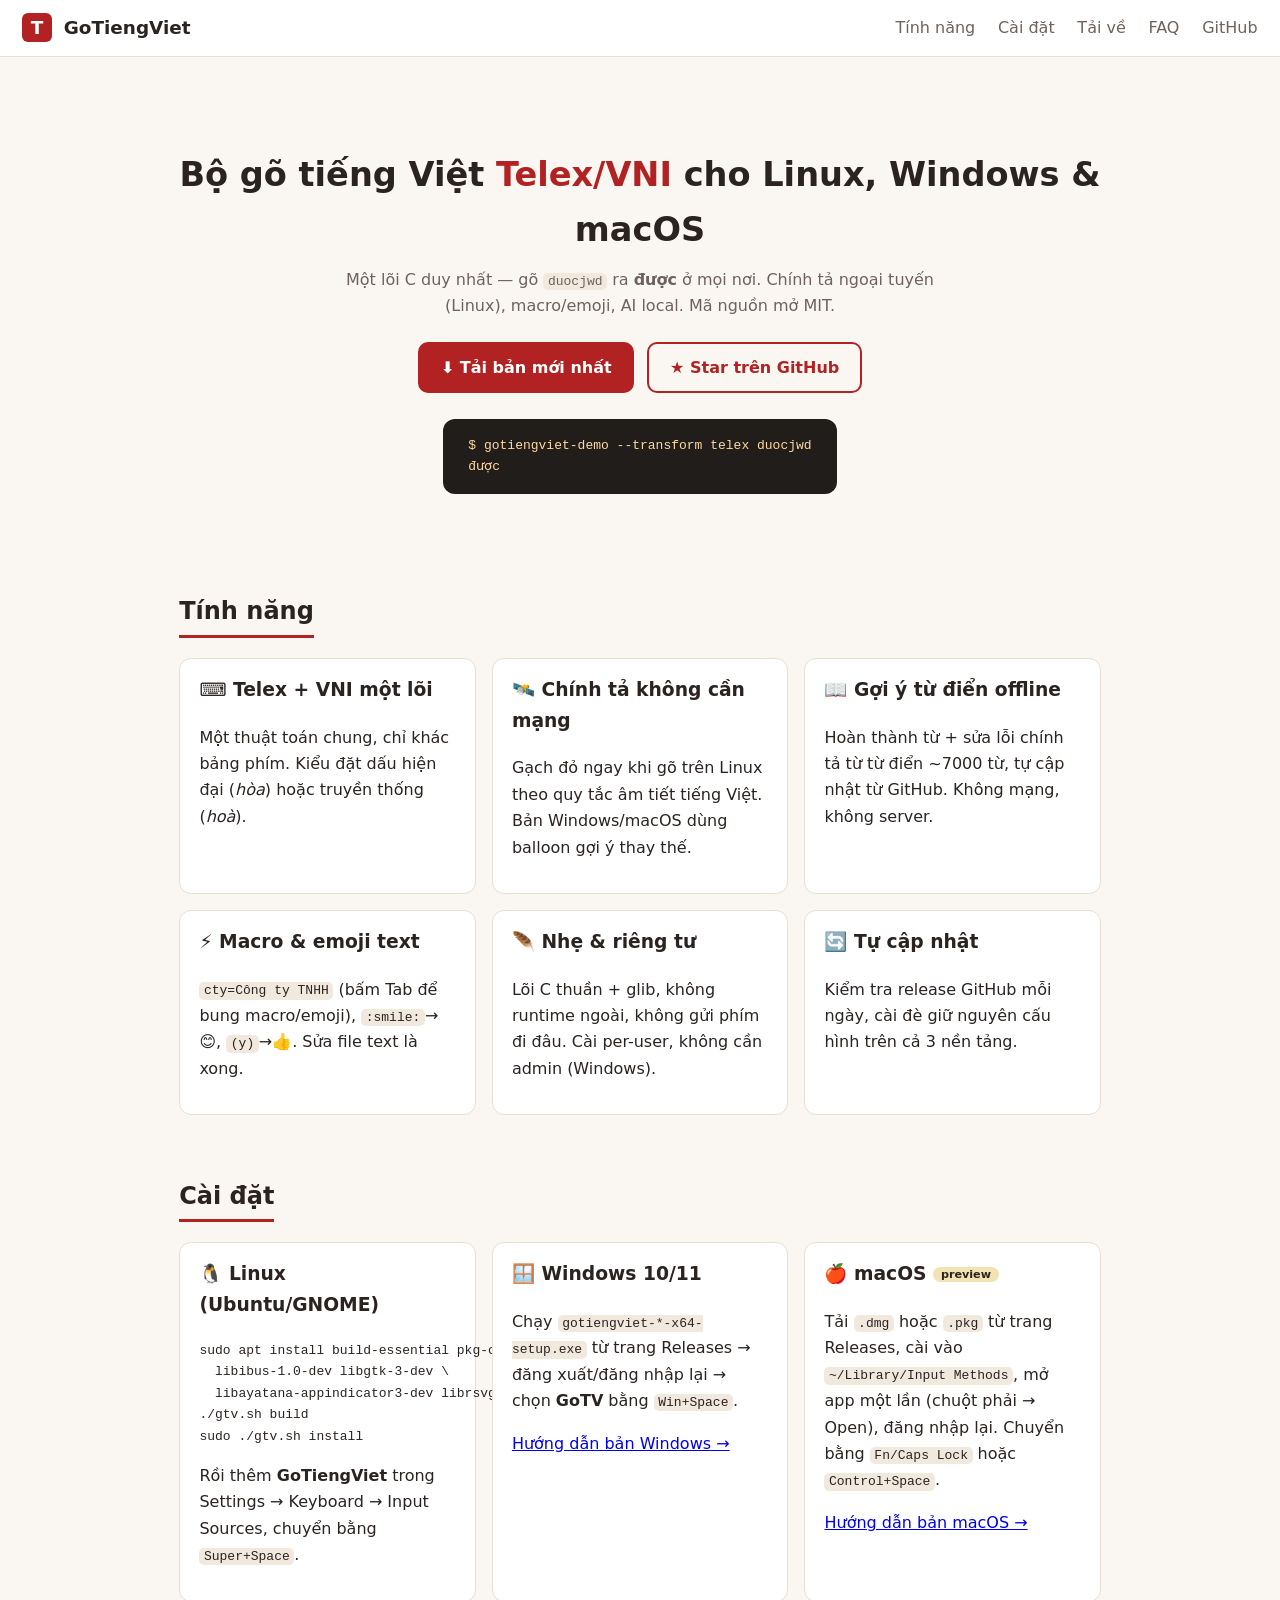
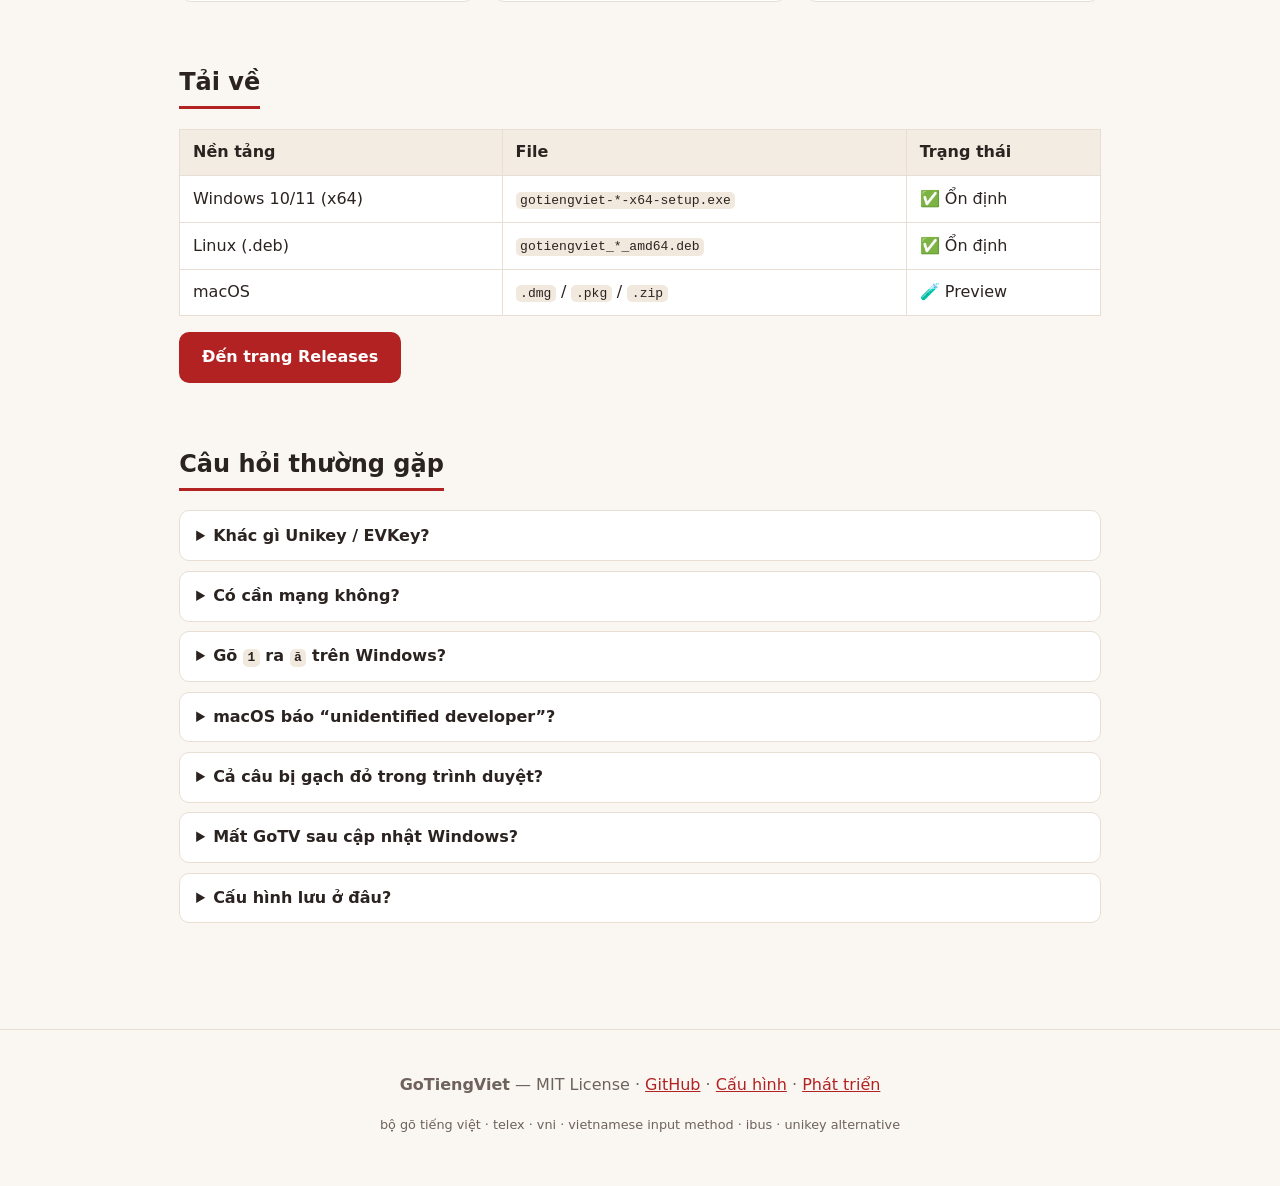
==== commit e535b623: "feat: offline dictionary suggestions from GitHub, remove Ollama" ====
--- a/site/index.html
+++ b/site/index.html
@@ -4,14 +4,14 @@
   <meta charset="UTF-8">
   <meta name="viewport" content="width=device-width, initial-scale=1.0">
   <title>GoTiengViet — Bộ gõ tiếng Việt Telex/VNI cho Linux, Windows, macOS</title>
-  <meta name="description" content="GoTiengViet là bộ gõ tiếng Việt mã nguồn mở (Telex/VNI) cho Linux (IBus), Windows 10/11 (TSF) và macOS (InputMethodKit). Nhẹ, riêng tư, chính tả ngoại tuyến (Linux), gợi ý AI Ollama local.">
-  <meta name="keywords" content="bộ gõ tiếng việt, go tieng viet, gotiengviet, telex, vni, vietnamese input method, vietnamese keyboard, ibus vietnamese, tsf vietnamese, inputmethodkit, unikey alternative, evkey, openkey, gõ tiếng việt linux, gõ tiếng việt windows, gõ tiếng việt macos, ollama vietnamese">
+  <meta name="description" content="GoTiengViet là bộ gõ tiếng Việt mã nguồn mở (Telex/VNI) cho Linux (IBus), Windows 10/11 (TSF) và macOS (InputMethodKit). Nhẹ, riêng tư, chính tả ngoại tuyến, gợi ý từ điển offline.">
+  <meta name="keywords" content="bộ gõ tiếng việt, go tieng viet, gotiengviet, telex, vni, vietnamese input method, vietnamese keyboard, ibus vietnamese, tsf vietnamese, inputmethodkit, unikey alternative, evkey, openkey, gõ tiếng việt linux, gõ tiếng việt windows, gõ tiếng việt macos, từ điển tiếng việt">
   <meta name="author" content="GoTiengViet Project">
   <link rel="canonical" href="https://isthaison.github.io/gotiengviet/">
   <meta property="og:type" content="website">
   <meta property="og:site_name" content="GoTiengViet">
   <meta property="og:title" content="GoTiengViet — Bộ gõ tiếng Việt Telex/VNI cho Linux, Windows, macOS">
-  <meta property="og:description" content="Một lõi C duy nhất, gõ Telex/VNI mọi nền tảng. Chính tả ngoại tuyến (Linux), macro/emoji, AI Ollama local. MIT.">
+  <meta property="og:description" content="Một lõi C duy nhất, gõ Telex/VNI mọi nền tảng. Chính tả ngoại tuyến, macro/emoji, gợi ý từ điển offline. MIT.">
   <meta property="og:url" content="https://isthaison.github.io/gotiengviet/">
   <meta name="twitter:card" content="summary">
   <meta name="twitter:title" content="GoTiengViet — Bộ gõ tiếng Việt mã nguồn mở">
@@ -62,8 +62,8 @@
       <h2>Tính năng</h2>
       <div class="grid">
         <article><h3>⌨️ Telex + VNI một lõi</h3><p>Một thuật toán chung, chỉ khác bảng phím. Kiểu đặt dấu hiện đại (<em>hòa</em>) hoặc truyền thống (<em>hoà</em>).</p></article>
-        <article><h3>🛰️ Chính tả không cần mạng</h3><p>Gạch đỏ ngay khi gõ trên Linux theo quy tắc âm tiết tiếng Việt. Bản Windows/macOS dùng gợi ý AI balloon thay thế.</p></article>
-        <article><h3>🤖 Gợi ý AI local</h3><p>Ollama chạy trên máy bạn — debounce 350&nbsp;ms, rớt mạng vẫn gợi ý từ dữ liệu đã học.</p></article>
+        <article><h3>🛰️ Chính tả không cần mạng</h3><p>Gạch đỏ ngay khi gõ trên Linux theo quy tắc âm tiết tiếng Việt. Bản Windows/macOS dùng balloon gợi ý thay thế.</p></article>
+        <article><h3>📖 Gợi ý từ điển offline</h3><p>Hoàn thành từ + sửa lỗi chính tả từ từ điển ~7000 từ, tự cập nhật từ GitHub. Không mạng, không server.</p></article>
         <article><h3>⚡ Macro &amp; emoji text</h3><p><code>cty=Công ty TNHH</code> (bấm Tab để bung macro/emoji), <code>:smile:</code>→😊, <code>(y)</code>→👍. Sửa file text là xong.</p></article>
         <article><h3>🪶 Nhẹ &amp; riêng tư</h3><p>Lõi C thuần + glib, không runtime ngoài, không gửi phím đi đâu. Cài per-user, không cần admin (Windows).</p></article>
         <article><h3>🔄 Tự cập nhật</h3><p>Kiểm tra release GitHub mỗi ngày, cài đè giữ nguyên cấu hình trên cả 3 nền tảng.</p></article>
@@ -110,8 +110,8 @@
 
     <section id="faq">
       <h2>Câu hỏi thường gặp</h2>
-      <details><summary>Khác gì Unikey / EVKey?</summary><p>GoTiengViet dùng một lõi C chung cho cả 3 OS, có chính tả khi gõ (gạch đỏ trên Linux, AI balloon trên Windows/macOS) và gợi ý AI local (Ollama) — những thứ Unikey/EVKey không có. Unikey vẫn gọn nhẹ nếu bạn chỉ cần gõ cơ bản trên Windows.</p></details>
-      <details><summary>Có cần mạng không?</summary><p>Không. Gõ, chính tả, macro/emoji đều ngoại tuyến. Chỉ gợi ý AI online mới cần Ollama (chạy local) và chỉ khi bạn bật.</p></details>
+      <details><summary>Khác gì Unikey / EVKey?</summary><p>GoTiengViet dùng một lõi C chung cho cả 3 OS, có chính tả khi gõ (gạch đỏ trên Linux, balloon gợi ý trên Windows/macOS) và gợi ý từ điển offline — những thứ Unikey/EVKey không có. Unikey vẫn gọn nhẹ nếu bạn chỉ cần gõ cơ bản trên Windows.</p></details>
+      <details><summary>Có cần mạng không?</summary><p>Không. Gõ, chính tả, macro/emoji, gợi ý từ điển đều ngoại tuyến. Mạng chỉ dùng khi kiểm tra bản mới / cập nhật từ điển từ GitHub.</p></details>
       <details><summary>Gõ <code>1</code> ra <code>ă</code> trên Windows?</summary><p>Đó là layout VIE của Windows đặt chữ Việt ở hàng số. GoTiengViet đã ép dịch phím qua layout US nên gõ <code>1</code> ra <code>1</code> đúng. Nếu còn bị: kiểm tra đang dùng bàn phím <strong>GoTV</strong> (không phải Vietnamese Telex của Microsoft) và cập nhật bản mới nhất.</p></details>
       <details><summary>macOS báo “unidentified developer”?</summary><p>Bản preview chưa ký số Apple. Chuột phải vào app → Open để chấp nhận một lần. Bản ổn định sẽ được ký + notarize.</p></details>
       <details><summary>Cả câu bị gạch đỏ trong trình duyệt?</summary><p>Không phải GoTiengViet (bộ gõ không vẽ gạch đỏ). Đó là spellchecker tiếng Anh của trình duyệt hoặc Windows gặp chữ Việt — tắt spellcheck ở ô nhập đó hoặc thêm tiếng Việt vào trình duyệt là hết.</p></details>
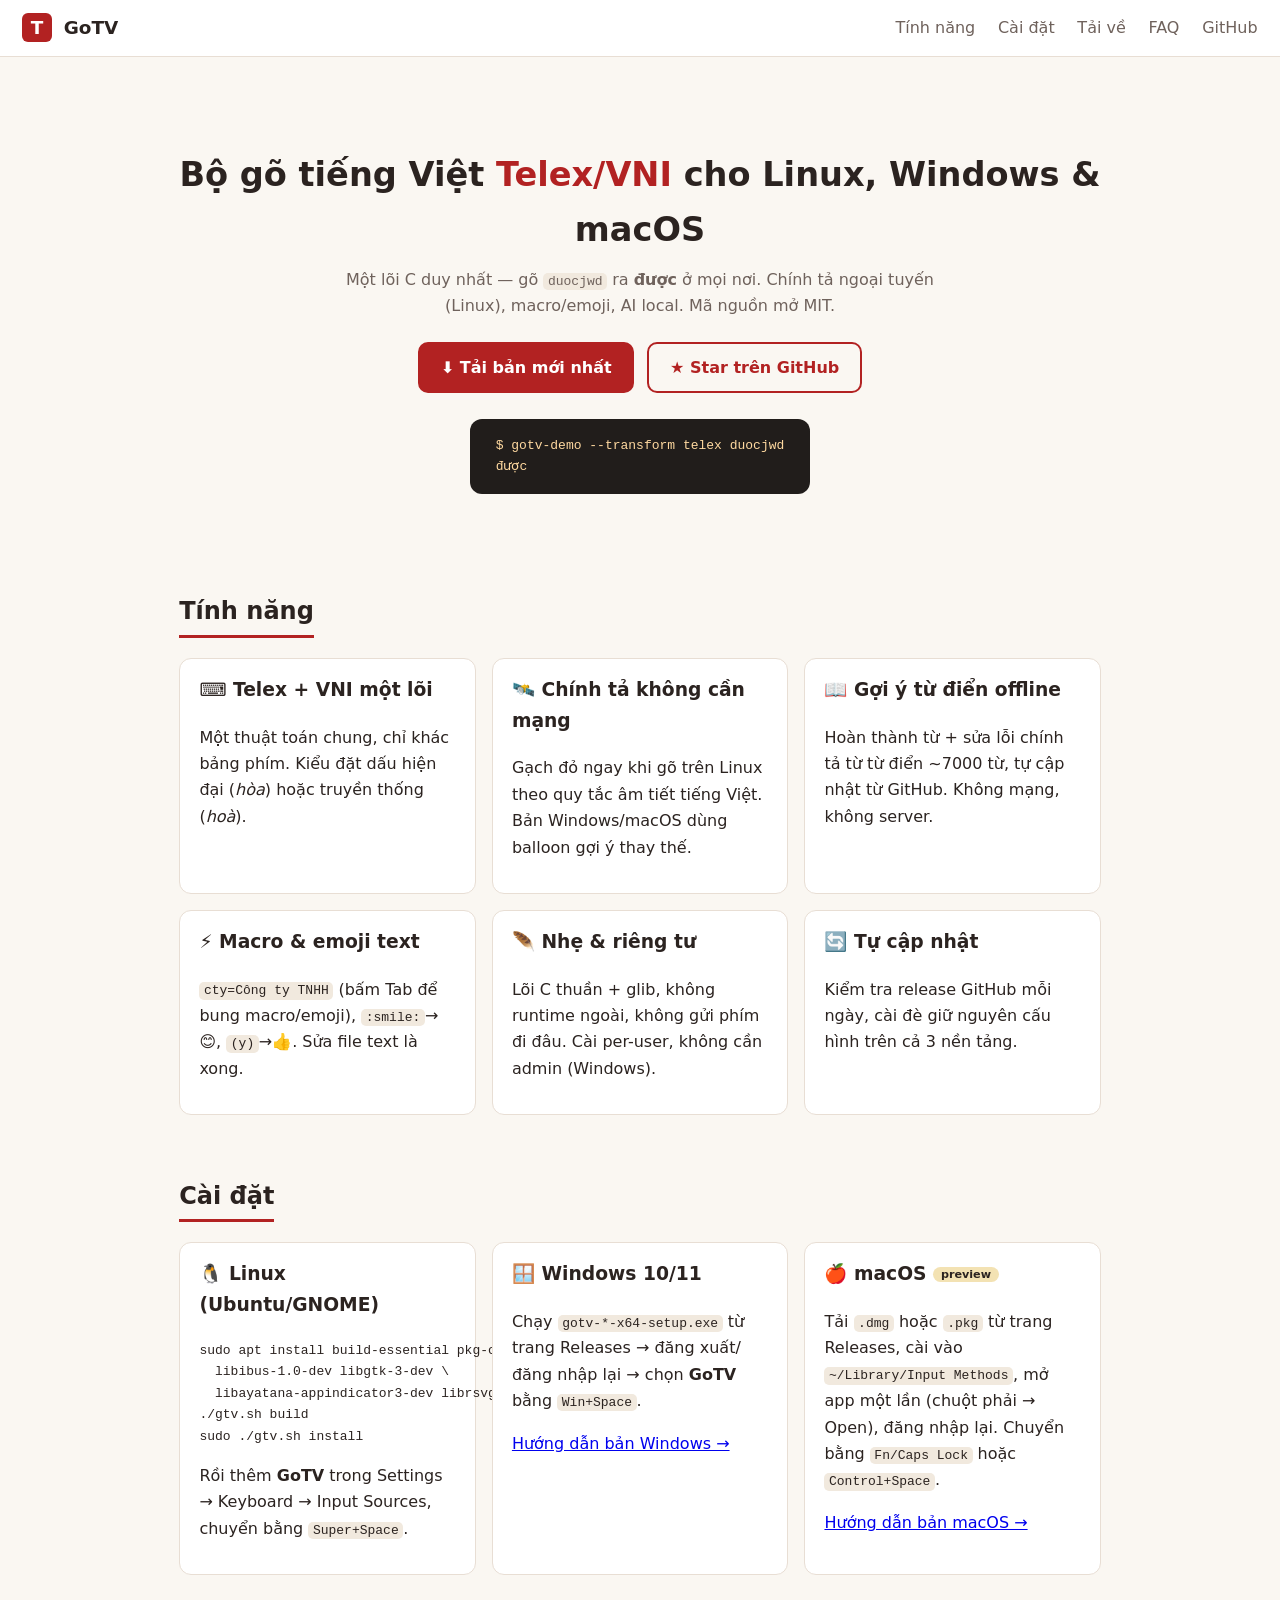
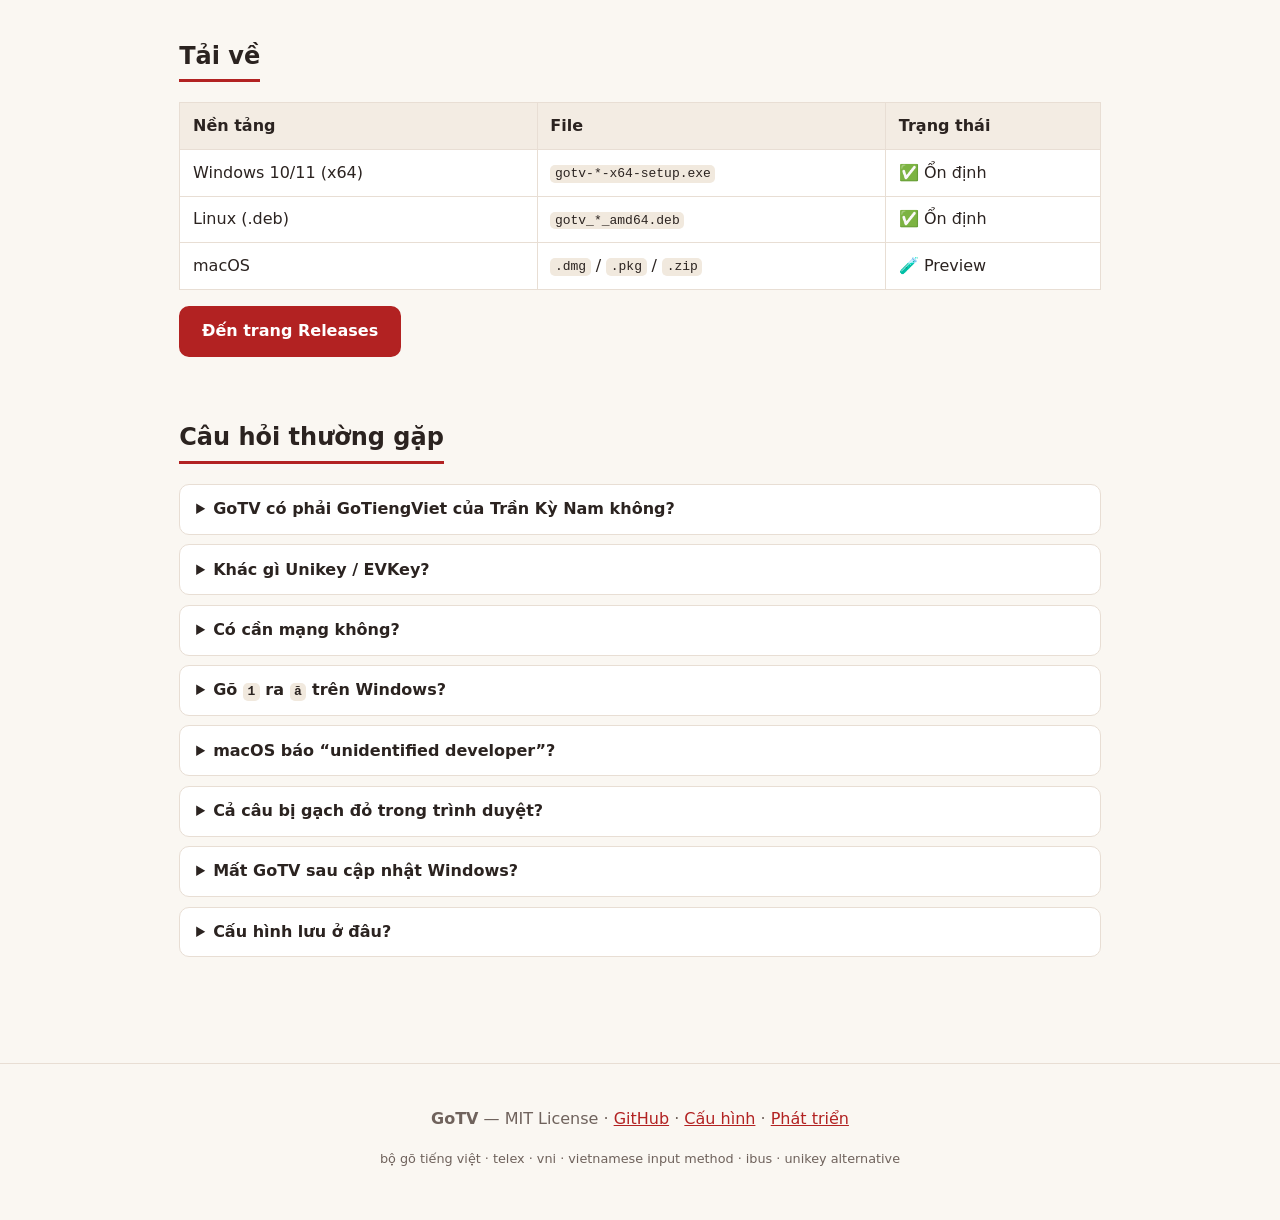
==== commit 2a23a2a1: "feat: rename project to GoTV with legacy upgrade compatibility" ====
--- a/site/index.html
+++ b/site/index.html
@@ -3,39 +3,71 @@
 <head>
   <meta charset="UTF-8">
   <meta name="viewport" content="width=device-width, initial-scale=1.0">
-  <title>GoTiengViet — Bộ gõ tiếng Việt Telex/VNI cho Linux, Windows, macOS</title>
-  <meta name="description" content="GoTiengViet là bộ gõ tiếng Việt mã nguồn mở (Telex/VNI) cho Linux (IBus), Windows 10/11 (TSF) và macOS (InputMethodKit). Nhẹ, riêng tư, chính tả ngoại tuyến, gợi ý từ điển offline.">
-  <meta name="keywords" content="bộ gõ tiếng việt, go tieng viet, gotiengviet, telex, vni, vietnamese input method, vietnamese keyboard, ibus vietnamese, tsf vietnamese, inputmethodkit, unikey alternative, evkey, openkey, gõ tiếng việt linux, gõ tiếng việt windows, gõ tiếng việt macos, từ điển tiếng việt">
-  <meta name="author" content="GoTiengViet Project">
+  <title>GoTV — Bộ gõ Telex/VNI cho Windows, Linux, macOS</title>
+  <meta name="description" content="Bộ gõ tiếng Việt Telex/VNI mã nguồn mở cho Windows, Linux và macOS. Nhẹ, riêng tư, có kiểm tra chính tả và gợi ý từ điển ngoại tuyến.">
+  <meta name="keywords" content="bộ gõ tiếng việt, gotv, go tv, telex, vni, vietnamese input method, vietnamese keyboard, ibus vietnamese, tsf vietnamese, inputmethodkit, unikey alternative, evkey, openkey, gõ tiếng việt linux, gõ tiếng việt windows, gõ tiếng việt macos, từ điển tiếng việt">
+  <meta name="author" content="GoTV Project">
+  <meta name="theme-color" content="#b22222">
   <link rel="canonical" href="https://isthaison.github.io/gotiengviet/">
+  <link rel="alternate" hreflang="vi" href="https://isthaison.github.io/gotiengviet/">
+  <link rel="alternate" hreflang="x-default" href="https://isthaison.github.io/gotiengviet/">
   <meta property="og:type" content="website">
-  <meta property="og:site_name" content="GoTiengViet">
-  <meta property="og:title" content="GoTiengViet — Bộ gõ tiếng Việt Telex/VNI cho Linux, Windows, macOS">
+  <meta property="og:locale" content="vi_VN">
+  <meta property="og:site_name" content="GoTV">
+  <meta property="og:title" content="GoTV — Bộ gõ Telex/VNI đa nền tảng">
   <meta property="og:description" content="Một lõi C duy nhất, gõ Telex/VNI mọi nền tảng. Chính tả ngoại tuyến, macro/emoji, gợi ý từ điển offline. MIT.">
   <meta property="og:url" content="https://isthaison.github.io/gotiengviet/">
-  <meta name="twitter:card" content="summary">
-  <meta name="twitter:title" content="GoTiengViet — Bộ gõ tiếng Việt mã nguồn mở">
-  <meta name="twitter:description" content="Telex/VNI cho Linux, Windows, macOS. Nhẹ, riêng tư, AI local.">
+  <meta property="og:image" content="https://isthaison.github.io/gotiengviet/og-image.png">
+  <meta property="og:image:width" content="1200">
+  <meta property="og:image:height" content="630">
+  <meta property="og:image:alt" content="GoTV — bộ gõ tiếng Việt Telex và VNI cho Windows, Linux và macOS">
+  <meta name="twitter:card" content="summary_large_image">
+  <meta name="twitter:title" content="GoTV — Bộ gõ Telex/VNI đa nền tảng">
+  <meta name="twitter:description" content="Bộ gõ tiếng Việt nhẹ, riêng tư cho Windows, Linux và macOS, có chính tả và gợi ý từ điển ngoại tuyến.">
+  <meta name="twitter:image" content="https://isthaison.github.io/gotiengviet/og-image.png">
+  <meta name="twitter:image:alt" content="GoTV — bộ gõ tiếng Việt Telex và VNI cho Windows, Linux và macOS">
   <link rel="stylesheet" href="styles.css">
-  <link rel="icon" href="data:image/svg+xml,<svg xmlns='http://www.w3.org/2000/svg' viewBox='0 0 16 16'><rect width='16' height='16' rx='3' fill='%23b22222'/><text x='8' y='12' font-size='10' font-weight='bold' text-anchor='middle' fill='white' font-family='sans-serif'>T</text></svg>">
+  <link rel="icon" href="favicon.svg" type="image/svg+xml">
   <script type="application/ld+json">
   {
     "@context": "https://schema.org",
-    "@type": "SoftwareApplication",
-    "name": "GoTiengViet",
-    "applicationCategory": "UtilitiesApplication",
-    "operatingSystem": ["Linux", "Windows 10", "Windows 11", "macOS"],
-    "license": "https://opensource.org/licenses/MIT",
-    "inLanguage": "vi",
-    "description": "Bộ gõ tiếng Việt Telex/VNI mã nguồn mở cho Linux, Windows và macOS.",
-    "downloadUrl": "https://github.com/isthaison/gotiengviet/releases/latest",
-    "codeRepository": "https://github.com/isthaison/gotiengviet"
+    "@graph": [
+      {
+        "@type": "WebSite",
+        "@id": "https://isthaison.github.io/gotiengviet/#website",
+        "url": "https://isthaison.github.io/gotiengviet/",
+        "name": "GoTV",
+        "inLanguage": "vi"
+      },
+      {
+        "@type": "SoftwareApplication",
+        "@id": "https://isthaison.github.io/gotiengviet/#software",
+        "name": "GoTV",
+        "url": "https://isthaison.github.io/gotiengviet/",
+        "image": "https://isthaison.github.io/gotiengviet/og-image.png",
+        "applicationCategory": "UtilitiesApplication",
+        "applicationSubCategory": "Vietnamese input method",
+        "operatingSystem": ["Linux", "Windows 10", "Windows 11", "macOS"],
+        "softwareVersion": "0.9.0",
+        "license": "https://opensource.org/licenses/MIT",
+        "inLanguage": "vi",
+        "description": "Bộ gõ tiếng Việt Telex/VNI mã nguồn mở cho Windows, Linux và macOS.",
+        "downloadUrl": "https://github.com/isthaison/gotiengviet/releases/latest",
+        "codeRepository": "https://github.com/isthaison/gotiengviet",
+        "sameAs": "https://github.com/isthaison/gotiengviet",
+        "offers": {
+          "@type": "Offer",
+          "price": "0",
+          "priceCurrency": "USD"
+        }
+      }
+    ]
   }
   </script>
 </head>
 <body>
   <header class="nav">
-    <a class="brand" href="./"><span class="badge">T</span> GoTiengViet</a>
+    <a class="brand" href="./"><span class="badge">T</span> GoTV</a>
     <nav>
       <a href="#tinh-nang">Tính năng</a>
       <a href="#cai-dat">Cài đặt</a>
@@ -54,7 +86,7 @@
         <a class="btn primary" href="https://github.com/isthaison/gotiengviet/releases/latest" rel="noopener">⬇ Tải bản mới nhất</a>
         <a class="btn" href="https://github.com/isthaison/gotiengviet" rel="noopener">★ Star trên GitHub</a>
       </div>
-      <pre class="demo"><code>$ gotiengviet-demo --transform telex duocjwd
+      <pre class="demo"><code>$ gotv-demo --transform telex duocjwd
 được</code></pre>
     </section>
 
@@ -80,11 +112,11 @@
   libayatana-appindicator3-dev librsvg2-bin
 ./gtv.sh build
 sudo ./gtv.sh install</code></pre>
-          <p>Rồi thêm <strong>GoTiengViet</strong> trong Settings → Keyboard → Input Sources, chuyển bằng <code>Super+Space</code>.</p>
+          <p>Rồi thêm <strong>GoTV</strong> trong Settings → Keyboard → Input Sources, chuyển bằng <code>Super+Space</code>.</p>
         </article>
         <article>
           <h3>🪟 Windows 10/11</h3>
-          <p>Chạy <code>gotiengviet-*-x64-setup.exe</code> từ trang Releases → đăng xuất/đăng nhập lại → chọn <strong>GoTV</strong> bằng <code>Win+Space</code>.</p>
+          <p>Chạy <code>gotv-*-x64-setup.exe</code> từ trang Releases → đăng xuất/đăng nhập lại → chọn <strong>GoTV</strong> bằng <code>Win+Space</code>.</p>
           <p><a href="https://github.com/isthaison/gotiengviet/blob/main/docs/windows.md" rel="noopener">Hướng dẫn bản Windows →</a></p>
         </article>
         <article>
@@ -100,8 +132,8 @@
       <table>
         <thead><tr><th>Nền tảng</th><th>File</th><th>Trạng thái</th></tr></thead>
         <tbody>
-          <tr><td>Windows 10/11 (x64)</td><td><code>gotiengviet-*-x64-setup.exe</code></td><td>✅ Ổn định</td></tr>
-          <tr><td>Linux (.deb)</td><td><code>gotiengviet_*_amd64.deb</code></td><td>✅ Ổn định</td></tr>
+          <tr><td>Windows 10/11 (x64)</td><td><code>gotv-*-x64-setup.exe</code></td><td>✅ Ổn định</td></tr>
+          <tr><td>Linux (.deb)</td><td><code>gotv_*_amd64.deb</code></td><td>✅ Ổn định</td></tr>
           <tr><td>macOS</td><td><code>.dmg</code> / <code>.pkg</code> / <code>.zip</code></td><td>🧪 Preview</td></tr>
         </tbody>
       </table>
@@ -110,18 +142,19 @@
 
     <section id="faq">
       <h2>Câu hỏi thường gặp</h2>
-      <details><summary>Khác gì Unikey / EVKey?</summary><p>GoTiengViet dùng một lõi C chung cho cả 3 OS, có chính tả khi gõ (gạch đỏ trên Linux, balloon gợi ý trên Windows/macOS) và gợi ý từ điển offline — những thứ Unikey/EVKey không có. Unikey vẫn gọn nhẹ nếu bạn chỉ cần gõ cơ bản trên Windows.</p></details>
+      <details><summary>GoTV có phải GoTiengViet của Trần Kỳ Nam không?</summary><p>Không. GoTV là dự án độc lập của isthaison, trước đây mang tên GoTiengViet. Từ phiên bản 0.9.0, dự án đổi tên để tránh nhầm lẫn với phần mềm của Trần Kỳ Nam.</p></details>
+      <details><summary>Khác gì Unikey / EVKey?</summary><p>GoTV dùng một lõi C chung cho cả 3 OS, có chính tả khi gõ (gạch đỏ trên Linux, balloon gợi ý trên Windows/macOS) và gợi ý từ điển offline — những thứ Unikey/EVKey không có. Unikey vẫn gọn nhẹ nếu bạn chỉ cần gõ cơ bản trên Windows.</p></details>
       <details><summary>Có cần mạng không?</summary><p>Không. Gõ, chính tả, macro/emoji, gợi ý từ điển đều ngoại tuyến. Mạng chỉ dùng khi kiểm tra bản mới / cập nhật từ điển từ GitHub.</p></details>
-      <details><summary>Gõ <code>1</code> ra <code>ă</code> trên Windows?</summary><p>Đó là layout VIE của Windows đặt chữ Việt ở hàng số. GoTiengViet đã ép dịch phím qua layout US nên gõ <code>1</code> ra <code>1</code> đúng. Nếu còn bị: kiểm tra đang dùng bàn phím <strong>GoTV</strong> (không phải Vietnamese Telex của Microsoft) và cập nhật bản mới nhất.</p></details>
+      <details><summary>Gõ <code>1</code> ra <code>ă</code> trên Windows?</summary><p>Đó là layout VIE của Windows đặt chữ Việt ở hàng số. GoTV đã ép dịch phím qua layout US nên gõ <code>1</code> ra <code>1</code> đúng. Nếu còn bị: kiểm tra đang dùng bàn phím <strong>GoTV</strong> (không phải Vietnamese Telex của Microsoft) và cập nhật bản mới nhất.</p></details>
       <details><summary>macOS báo “unidentified developer”?</summary><p>Bản preview chưa ký số Apple. Chuột phải vào app → Open để chấp nhận một lần. Bản ổn định sẽ được ký + notarize.</p></details>
-      <details><summary>Cả câu bị gạch đỏ trong trình duyệt?</summary><p>Không phải GoTiengViet (bộ gõ không vẽ gạch đỏ). Đó là spellchecker tiếng Anh của trình duyệt hoặc Windows gặp chữ Việt — tắt spellcheck ở ô nhập đó hoặc thêm tiếng Việt vào trình duyệt là hết.</p></details>
-      <details><summary>Mất GoTV sau cập nhật Windows?</summary><p>Đăng xuất/đăng nhập lại; nếu chưa thấy: Settings → Time &amp; Language → Language → Options → Add a keyboard → GoTiengViet.</p></details>
-      <details><summary>Cấu hình lưu ở đâu?</summary><p>Linux/macOS: <code>~/.config/gotiengviet/</code> — Windows: <code>%APPDATA%\gotiengviet\</code>. Macro/emoji/từ điển học đều là file text, sửa tay được. <a href="https://github.com/isthaison/gotiengviet/blob/main/docs/config.md" rel="noopener">Chi tiết →</a></p></details>
+      <details><summary>Cả câu bị gạch đỏ trong trình duyệt?</summary><p>Không phải GoTV (bộ gõ không vẽ gạch đỏ). Đó là spellchecker tiếng Anh của trình duyệt hoặc Windows gặp chữ Việt — tắt spellcheck ở ô nhập đó hoặc thêm tiếng Việt vào trình duyệt là hết.</p></details>
+      <details><summary>Mất GoTV sau cập nhật Windows?</summary><p>Đăng xuất/đăng nhập lại; nếu chưa thấy: Settings → Time &amp; Language → Language → Options → Add a keyboard → GoTV.</p></details>
+      <details><summary>Cấu hình lưu ở đâu?</summary><p>Linux/macOS: <code>~/.config/gotv/</code> — Windows: <code>%APPDATA%\gotv\</code>. Macro/emoji/từ điển học đều là file text, sửa tay được. <a href="https://github.com/isthaison/gotiengviet/blob/main/docs/config.md" rel="noopener">Chi tiết →</a></p></details>
     </section>
   </main>
 
   <footer>
-    <p><strong>GoTiengViet</strong> — MIT License ·
+    <p><strong>GoTV</strong> — MIT License ·
       <a href="https://github.com/isthaison/gotiengviet" rel="noopener">GitHub</a> ·
       <a href="https://github.com/isthaison/gotiengviet/blob/main/docs/config.md" rel="noopener">Cấu hình</a> ·
       <a href="https://github.com/isthaison/gotiengviet/blob/main/docs/dev.md" rel="noopener">Phát triển</a></p>
